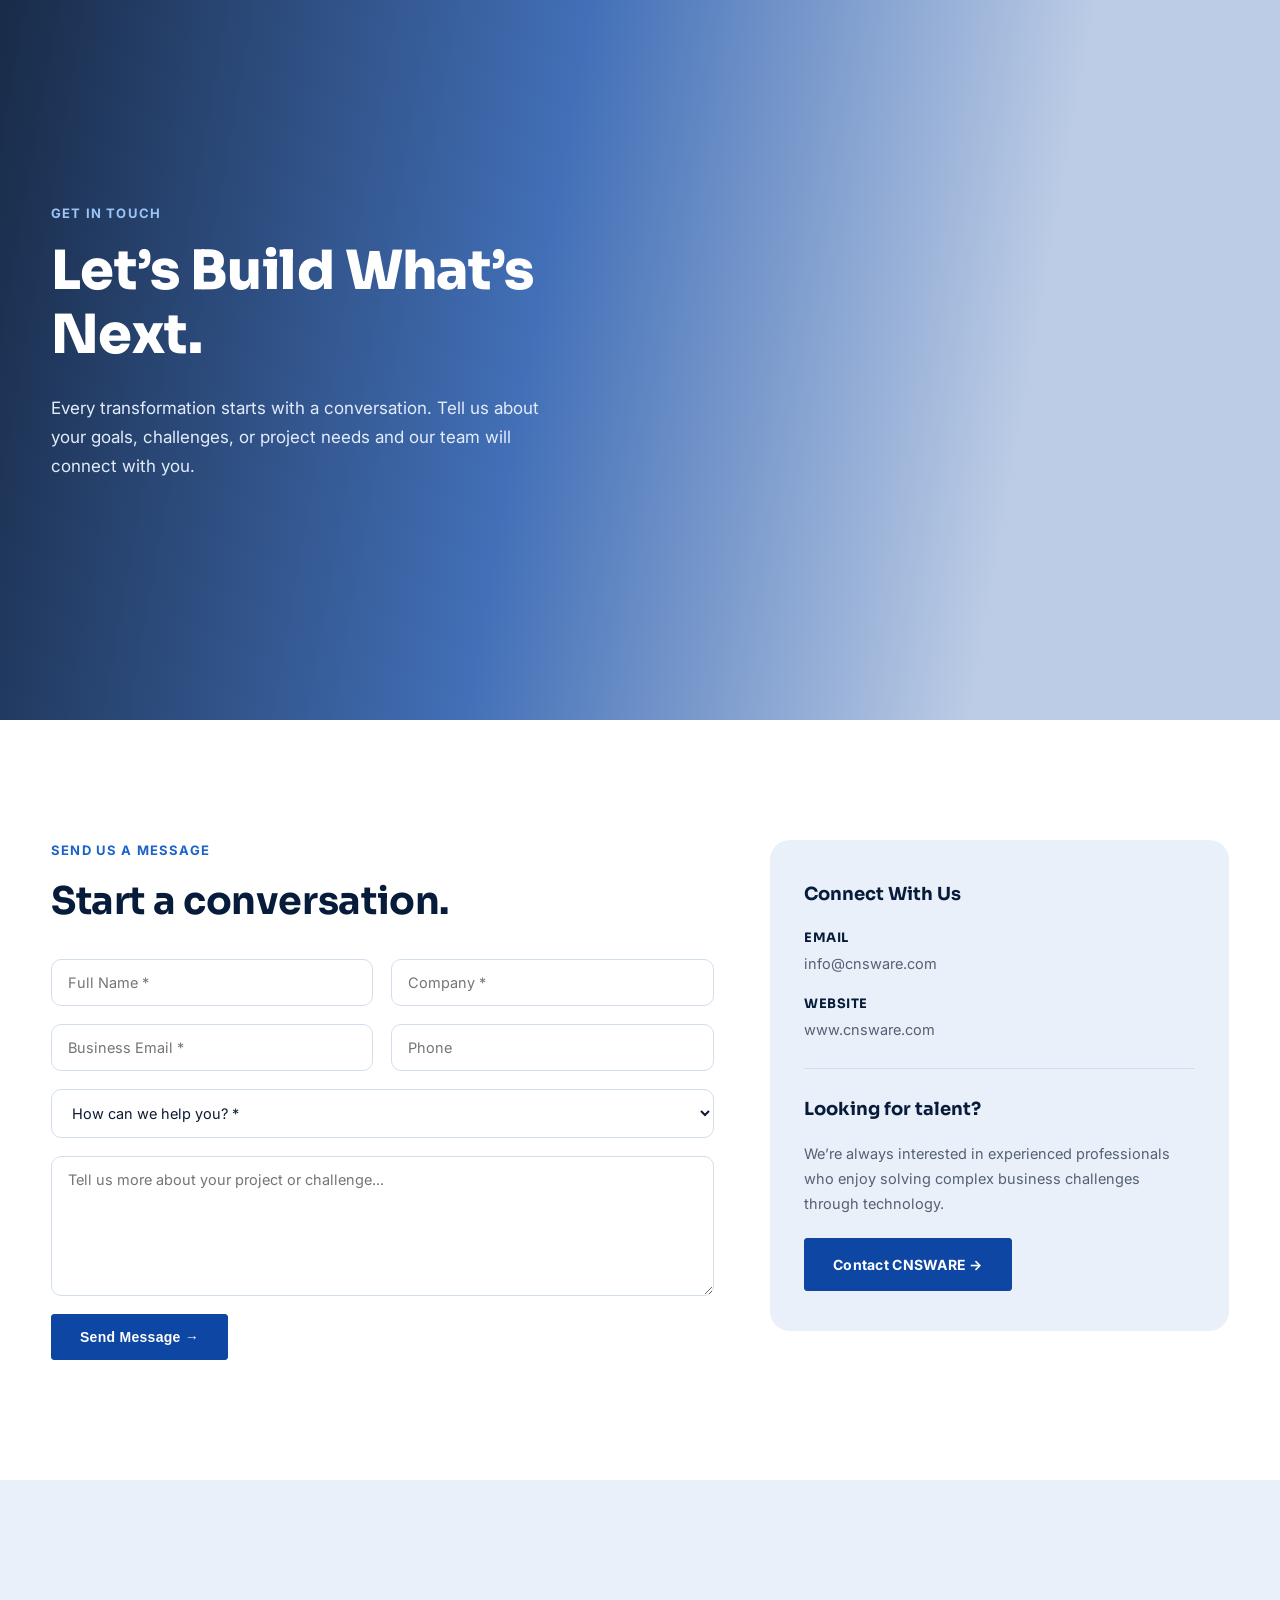
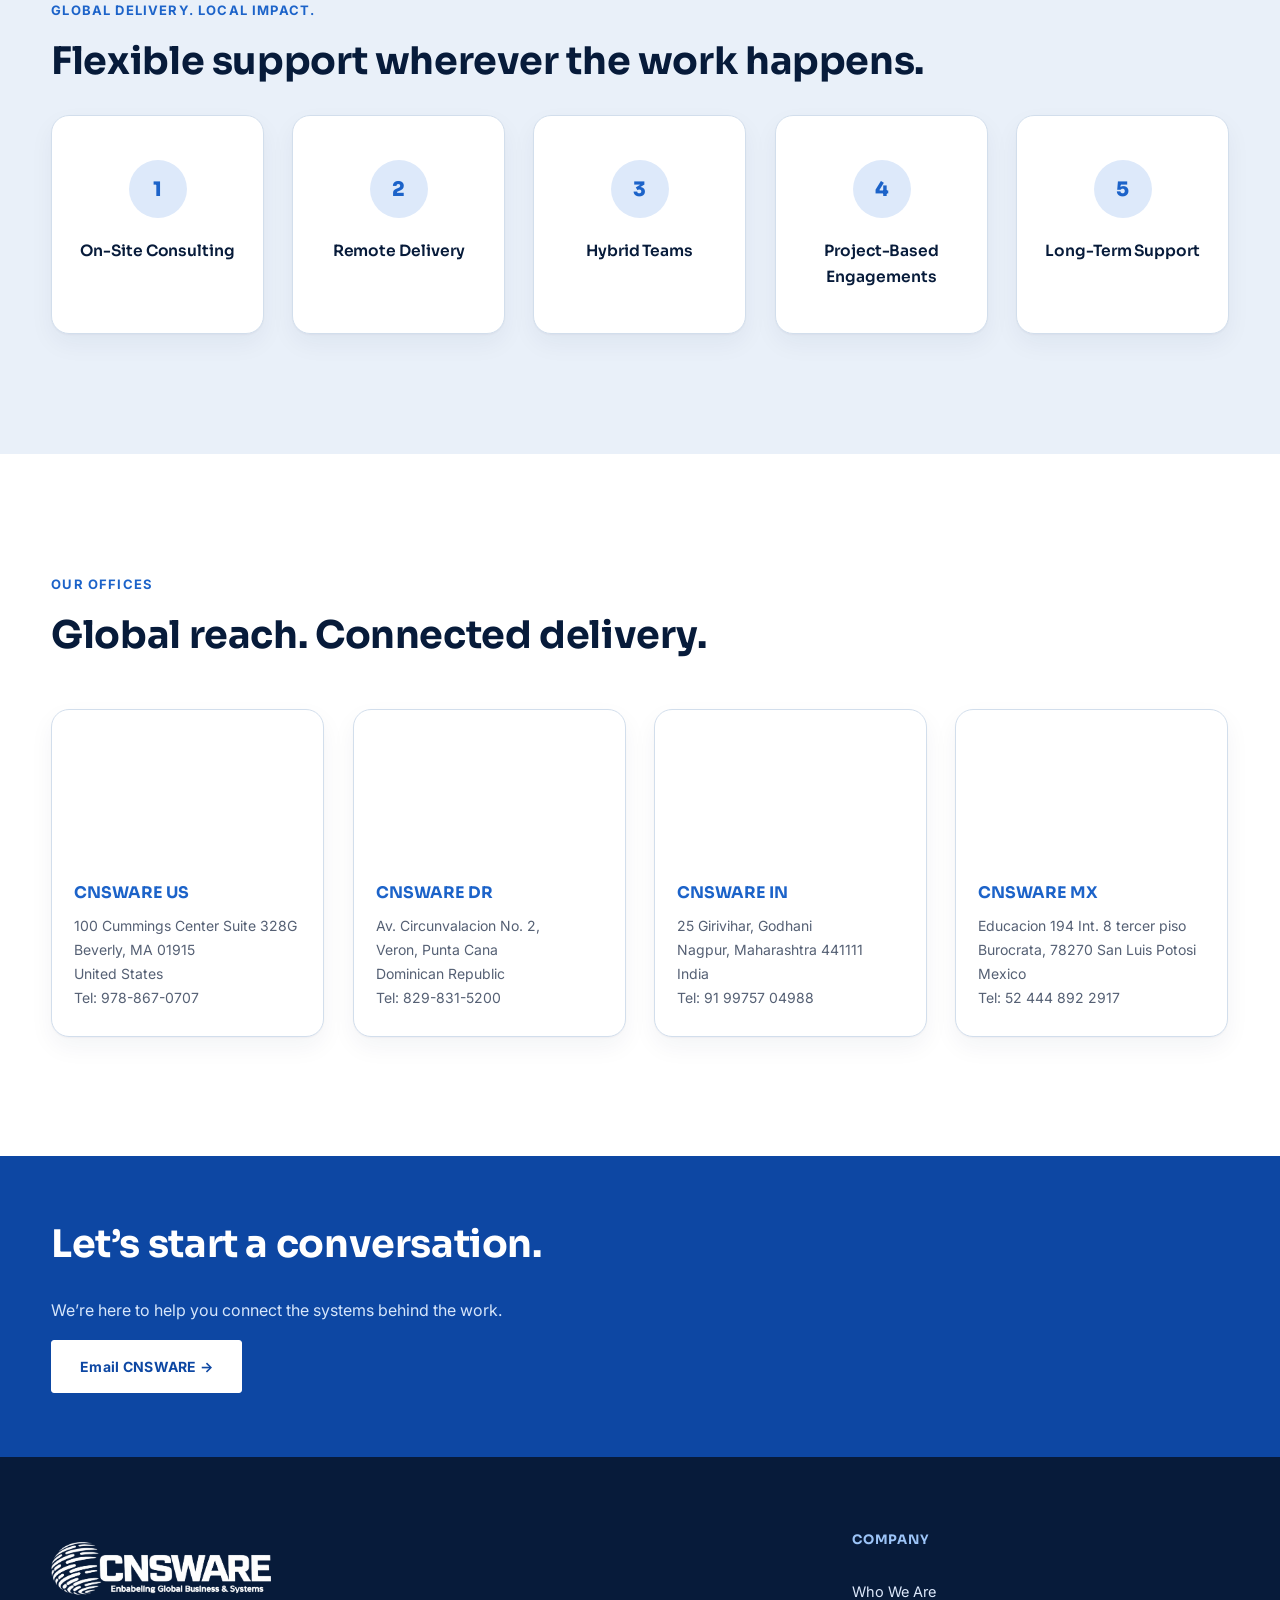
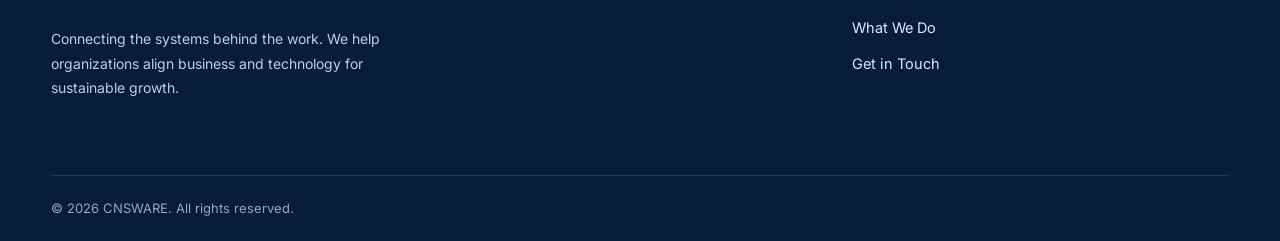
==== get-in-touch.html @ 4d141ac0 "first commit" ====
<!doctype html>
<html lang="en">
<head>
<meta charset="utf-8"><meta name="viewport" content="width=device-width,initial-scale=1">
<title>Get in Touch | CNSWARE</title>
<link rel="preconnect" href="https://fonts.googleapis.com">
<link rel="preconnect" href="https://fonts.gstatic.com" crossorigin>
<link href="https://fonts.googleapis.com/css2?family=Inter:wght@400;500;600;700;800&family=Sora:wght@600;700;800&display=swap" rel="stylesheet">
<link rel="stylesheet" href="css/variables.css">
<link rel="stylesheet" href="css/navbar.css">
<link rel="stylesheet" href="css/footer.css">
<link rel="stylesheet" href="css/main.css">
<link rel="stylesheet" href="css/get-in-touch.css">
<link rel="stylesheet" href="css/animations.css">
</head>
<body>

<site-navbar current="get-in-touch.html" logo-src="img/CNSWARElogo.png"></site-navbar>
<script src="components/Navbar.js" defer></script>

<section class="hero" style="--hero:url('https://images.unsplash.com/photo-1497366811353-6870744d04b2?auto=format&fit=crop&w=1800&q=85')">
  <div class="container">
    <div class="hero-inner">
      <div class="eyebrow">Get in Touch</div>
      <h1>Let&rsquo;s Build What&rsquo;s Next.</h1>
      <p>Every transformation starts with a conversation. Tell us about your goals, challenges, or project needs and our team will connect with you.</p>
    </div>
  </div>
</section>

<section class="section">
  <div class="container form-wrap">
    <div class="form-col">
      <div class="eyebrow">Send Us a Message</div>
      <h2>Start a conversation.</h2>
      <form onsubmit="event.preventDefault(); document.getElementById('success').style.display='block';">
        <div class="form-grid">
          <input class="input" required placeholder="Full Name *">
          <input class="input" required placeholder="Company *">
          <input class="input" type="email" required placeholder="Business Email *">
          <input class="input" placeholder="Phone">
          <select class="full" required>
            <option value="">How can we help you? *</option>
            <option>Business Transformation</option>
            <option>Enterprise Solutions</option>
            <option>Manufacturing &amp; Operations</option>
            <option>Supply Chain</option>
            <option>Finance</option>
            <option>Data, Integration &amp; Automation</option>
            <option>Other</option>
          </select>
          <textarea class="full" placeholder="Tell us more about your project or challenge..."></textarea>
          <div class="full"><button class="btn" type="submit">Send Message &rarr;</button></div>
          <div id="success" class="full form-success">Thank you. Your message is ready to be connected to your preferred form backend.</div>
        </div>
      </form>
    </div>
    <aside class="contact-card">
      <h3>Connect With Us</h3>
      <div class="contact-line"><strong>Email</strong>info@cnsware.com</div>
      <div class="contact-line"><strong>Website</strong>www.cnsware.com</div>
      <hr>
      <h3>Looking for talent?</h3>
      <p>We&rsquo;re always interested in experienced professionals who enjoy solving complex business challenges through technology.</p>
      <a class="btn" href="mailto:info@cnsware.com">Contact CNSWARE &rarr;</a>
    </aside>
  </div>
</section>

<section class="section soft">
  <div class="container">
    <div class="eyebrow">Global Delivery. Local Impact.</div>
    <h2>Flexible support wherever the work happens.</h2>
    <div class="icon-grid cols-5">
      <div class="icon-item"><div class="icon">1</div><h3>On-Site Consulting</h3></div>
      <div class="icon-item"><div class="icon">2</div><h3>Remote Delivery</h3></div>
      <div class="icon-item"><div class="icon">3</div><h3>Hybrid Teams</h3></div>
      <div class="icon-item"><div class="icon">4</div><h3>Project-Based Engagements</h3></div>
      <div class="icon-item"><div class="icon">5</div><h3>Long-Term Support</h3></div>
    </div>
  </div>
</section>

<section class="section">
  <div class="container">
    <div class="eyebrow">Our Offices</div>
    <h2>Global reach. Connected delivery.</h2>
    <div class="office-grid">
      <div class="office" style="--img:url('https://images.unsplash.com/photo-1535498730771-e735b998cd64?auto=format&fit=crop&w=700&q=80')">
        <div class="photo"></div>
        <div class="body">
          <h3>CNSWARE US</h3>
          <p>100 Cummings Center Suite 328G<br>Beverly, MA 01915<br>United States<br>Tel: 978-867-0707</p>
        </div>
      </div>
      <div class="office" style="--img:url('https://images.unsplash.com/photo-1500530855697-b586d89ba3ee?auto=format&fit=crop&w=700&q=80')">
        <div class="photo"></div>
        <div class="body">
          <h3>CNSWARE DR</h3>
          <p>Av. Circunvalacion No. 2,<br>Veron, Punta Cana<br>Dominican Republic<br>Tel: 829-831-5200</p>
        </div>
      </div>
      <div class="office" style="--img:url('https://images.unsplash.com/photo-1524492412937-b28074a5d7da?auto=format&fit=crop&w=700&q=80')">
        <div class="photo"></div>
        <div class="body">
          <h3>CNSWARE IN</h3>
          <p>25 Girivihar, Godhani<br>Nagpur, Maharashtra 441111<br>India<br>Tel: 91 99757 04988</p>
        </div>
      </div>
      <div class="office" style="--img:url('https://images.unsplash.com/photo-1518659526054-190340b32735?auto=format&fit=crop&w=700&q=80')">
        <div class="photo"></div>
        <div class="body">
          <h3>CNSWARE MX</h3>
          <p>Educacion 194 Int. 8 tercer piso<br>Burocrata, 78270 San Luis Potosi<br>Mexico<br>Tel: 52 444 892 2917</p>
        </div>
      </div>
    </div>
  </div>
</section>

<section class="section dark tight pre-footer">
  <div class="container cta">
    <div>
      <h2>Let&rsquo;s start a conversation.</h2>
      <p class="lead">We&rsquo;re here to help you connect the systems behind the work.</p>
    </div>
    <a class="btn light" href="mailto:info@cnsware.com">Email CNSWARE &rarr;</a>
  </div>
</section>

<site-footer logo-src="img/CNSWARElogo.png"></site-footer>
<script src="components/Footer.js" defer></script>

<script src="js/reveal.js" defer></script>

</body></html>
---- css/variables.css ----
/* ===== CNSWARE — Shared variables & base reset =====
   Load this file FIRST on every page, before navbar.css, footer.css and
   main.css — they all rely on the custom properties defined here. */

:root{
  --navy:#071b3a;
  --blue:#0d47a3;
  --blue2:#1c63c9;
  --ink:#0d1b33;
  --muted:#556074;
  --line:#d2deec;
  --soft:#e9f0f9;
  --white:#fff;
  --icon:#1c63c9;
  --icon-tint:#dde9fa;
  --icon-tint-hover:#c9dcf5;
  --shadow:0 10px 30px rgba(8,31,70,.14);
  --font-body:'Inter',Segoe UI,Arial,sans-serif;
  --font-heading:'Sora','Inter',Segoe UI,Arial,sans-serif;
}

*{box-sizing:border-box}
html{scroll-behavior:smooth}
body{
  margin:0;
  font-family:var(--font-body);
  color:var(--ink);
  background:#fff;
  line-height:1.65;
  -webkit-font-smoothing:antialiased;
  text-rendering:optimizeLegibility;
}
a{color:inherit;text-decoration:none}
img{max-width:100%;display:block}
.container{width:min(1180px,92%);margin:auto}
.narrow{max-width:760px;text-align:center}
---- css/navbar.css ----
/* ===== CNSWARE — Navbar (used by components/Navbar.js) =====
   Requires variables.css to be loaded first (uses --navy, --blue2, --line). */

.site-header{
  position:sticky;top:0;z-index:50;
  background:rgba(255,255,255,.97);
  border-bottom:1px solid var(--line);
}
.nav{height:84px;display:flex;align-items:center;justify-content:space-between;gap:28px}
.brand{display:flex;align-items:center}
.brand-logo{height:80px;width:auto;max-width:220px;display:block;object-fit:contain}
.nav-links{display:flex;gap:34px;font-size:14.5px}
.nav-links a{position:relative;padding:10px 0;color:var(--navy);font-weight:500}
.nav-links a.active{font-weight:500}
.nav-links a.active:after{
  content:"";position:absolute;left:0;right:0;bottom:0;height:1.5px;background:var(--blue2)
}

@media(max-width:900px){
  .nav{height:auto;padding:16px 0;align-items:flex-start;flex-wrap:wrap}
  .nav-links{gap:16px;flex-wrap:wrap}
}
@media(max-width:600px){
  .brand-logo{height:38px}
}
---- css/footer.css ----
/* ===== CNSWARE — Footer (used by components/Footer.js) =====
   Requires variables.css to be loaded first (uses --navy, --blue2, --font-heading). */

.site-footer{background:var(--navy);color:#fff;padding:72px 0 0}
.footer-grid{
  display:grid;
  grid-template-columns:2fr 1fr;
  gap:48px;
  padding-bottom:52px;
}
.footer-logo{height:80px;width:auto;max-width:220px;display:block;object-fit:contain;margin-bottom:18px;filter:brightness(0) invert(1)}
.footer-brand p{font-size:14px;line-height:1.75;color:#b8d0f0;max-width:340px;margin:0 0 22px}
.footer-social{display:flex;gap:12px}
.footer-social a{
  width:36px;height:36px;border-radius:50%;
  display:flex;align-items:center;justify-content:center;
  background:rgba(255,255,255,.08);
  color:#dce8fb;
  transition:background .2s ease,color .2s ease;
}
.footer-social a svg{width:16px;height:16px}
.footer-social a:hover{background:var(--blue2);color:#fff}
.footer-col h4{margin:0 0 18px;font-family:var(--font-heading);font-size:13px;font-weight:700;letter-spacing:.06em;text-transform:uppercase;color:#9cc4f7}
.footer-col{display:flex;flex-direction:column;gap:12px}
.footer-col a,.footer-col span{font-size:14.5px;color:#dce8fb}
.footer-col a:hover{color:#fff}
.footer-bottom{
  display:flex;align-items:center;justify-content:space-between;gap:16px;
  padding:22px 0;
  border-top:1px solid rgba(255,255,255,.12);
  font-size:13px;color:#8fa9cc;
}

@media(max-width:900px){
  .footer-grid{grid-template-columns:1fr 1fr;gap:36px}
  .footer-brand{grid-column:1/-1}
}
@media(max-width:600px){
  .footer-grid{grid-template-columns:1fr;gap:32px}
  .footer-brand{grid-column:auto}
  .footer-bottom{flex-direction:column;align-items:flex-start;gap:8px}
}
---- css/main.css ----
/* ===== CNSWARE — Main page styles (hero, sections, icon grid, global) =====
   Requires variables.css to be loaded first (uses --navy, --blue, --blue2,
   --muted, --line, --icon, --icon-tint, --icon-tint-hover, --font-heading). */

/* Hero */
.hero{
  min-height:clamp(540px,82vh,720px);
  color:#fff;
  display:flex;
  align-items:center;
  background:
    linear-gradient(100deg,rgba(7,27,58,.93) 0%,rgba(13,71,163,.78) 42%,rgba(13,71,163,.28) 78%),
    var(--hero) center/cover no-repeat;
}
.hero-inner{padding:140px 0;max-width:620px}
.eyebrow{color:#9cc4f7;font-weight:700;text-transform:uppercase;letter-spacing:.09em;font-size:13px;margin-bottom:16px}
.hero h1{font-family:var(--font-heading);font-size:clamp(36px,4.6vw,54px);line-height:1.18;letter-spacing:-.01em;margin:0 0 26px;font-weight:800}
.hero p{font-size:17px;line-height:1.7;max-width:520px;color:#e2ecfa;margin:0 0 36px}

/* Buttons */
.btn{
  display:inline-flex;align-items:center;justify-content:center;gap:8px;
  padding:14px 28px;border-radius:3px;font-weight:700;font-size:14px;letter-spacing:.02em;
  background:var(--blue);color:#fff;border:1px solid var(--blue);
  transition:.2s ease;
}
.btn:hover{background:var(--blue2);border-color:var(--blue2);transform:translateY(-1px);box-shadow:0 8px 18px rgba(13,71,163,.30)}
.btn.light{background:#fff;color:var(--blue);border-color:#fff}
.btn.light:hover{background:#eef4fe}
.btn.outline{background:transparent;color:#fff;border-color:rgba(255,255,255,.55)}
.btn.outline:hover{background:rgba(255,255,255,.12)}

/* Generic section heading */
.section{padding:120px 0}
.section h2{font-family:var(--font-heading);font-size:clamp(28px,3.2vw,38px);line-height:1.3;letter-spacing:-.01em;margin:0 0 28px;color:var(--navy);font-weight:700}
.section .eyebrow{color:var(--blue2)}
.accent{display:inline-block;width:48px;height:3px;background:var(--blue2);border-radius:2px;margin-bottom:28px}
.narrow .accent{margin-left:auto;margin-right:auto}

/* Section background variants — reusable on any page */
.section.soft{background:var(--soft)}
.section.dark{background:var(--navy);color:#fff}
.section.dark h2{color:#fff}
.section.dark .eyebrow{color:#9cc4f7}
.section.dark p{color:#d6e6fb}

/* Tighter section padding — use on a section that just wraps a .cta/.global-cta
   band, since that band already carries its own internal padding. Prevents
   double spacing (especially awkward right before the footer). */
.section.tight{padding:64px 0}

/* A dark section sitting directly above the footer needs its own shade so it
   doesn't visually merge with the footer's navy background. */
.section.dark.pre-footer{background:var(--blue)}

/* We Connect the Systems Behind the Work — merged intro + icon grid */
.connect{background:#fff;padding:160px 0}
.built-head{max-width:780px;margin:0 auto 88px;text-align:center}
.built-head p{font-size:17px;color:var(--muted);line-height:1.9;margin:0}

.icon-grid{
  display:grid;
  grid-template-columns:repeat(4,1fr);
  gap:28px;
}
.icon-item{
  background:#fff;
  padding:44px 28px;
  border:1px solid var(--line);
  border-radius:18px;
  box-shadow:0 1px 2px rgba(8,31,70,.04), 0 10px 24px rgba(8,31,70,.05);
  text-align:center;
  display:flex;
  flex-direction:column;
  align-items:center;
  gap:20px;
  transition:transform .2s ease, box-shadow .2s ease, border-color .2s ease;
}
.icon-item:hover{
  transform:translateY(-4px);
  box-shadow:0 4px 10px rgba(8,31,70,.06), 0 20px 36px rgba(8,31,70,.10);
  border-color:#cfe0f8;
}
.icon-badge{
  width:58px;height:58px;
  border-radius:15px;
  background:var(--icon-tint);
  display:flex;align-items:center;justify-content:center;
  transition:background .2s ease;
}
.icon-item:hover .icon-badge{ background:var(--icon-tint-hover); }
.icon-svg{width:28px;height:28px;color:var(--icon);transition:transform .2s ease}
.icon-item:hover .icon-svg{transform:translateY(-1px)}
.icon-item h3{margin:0;font-family:var(--font-heading);color:var(--navy);font-size:15.5px;font-weight:600;letter-spacing:-.005em}

/* Plain variant: icon + label only, no card/border/shadow */
.icon-grid.plain{gap:64px 40px}
.icon-grid.plain .icon-item{
  background:transparent;
  border:none;
  box-shadow:none;
  padding:0;
  border-radius:0;
  gap:18px;
}
.icon-grid.plain .icon-item:hover{
  transform:none;
  box-shadow:none;
  border-color:transparent;
}
.icon-grid.plain .icon-badge{
  width:auto;height:auto;
  border-radius:0;
  background:transparent;
}
.icon-grid.plain .icon-item:hover .icon-badge{background:transparent}
.icon-grid.plain .icon-svg{width:34px;height:34px}
.icon-grid.plain .icon-item:hover .icon-svg{transform:translateY(-2px)}
.icon-grid.plain .icon-item h3{font-size:15px;font-weight:600}

/* Global expertise section — full-bleed split: image left, dynamic gradient text panel right */
.global{
  display:grid;
  grid-template-columns:1fr 1fr;
  width:100%;
  min-height:100vh;
  color:#fff;
}
.global-media{
  background:var(--globe) center/cover no-repeat;
}
.global-text{
  position:relative;
  display:flex;
  align-items:center;
  justify-content:flex-end;
  text-align:right;
  padding:90px 6vw;
  overflow:hidden;
  background:
    radial-gradient(130% 160% at 100% 0%,rgba(255,255,255,.14) 0%,transparent 55%),
    radial-gradient(120% 140% at 0% 100%,rgba(255,255,255,.08) 0%,transparent 60%),
    linear-gradient(155deg,var(--navy) 0%,var(--blue) 58%,var(--blue2) 100%);
}
.global-text:before{
  content:"";
  position:absolute;
  width:340px;height:340px;
  border-radius:50%;
  background:rgba(255,255,255,.06);
  top:-120px;right:-100px;
}
.global-inner{max-width:520px;position:relative;z-index:1}
.global .eyebrow{color:#9cc4f7}
.global h2{color:#fff;margin-bottom:28px}
.global p{font-size:16.5px;line-height:1.85;color:#d6e6fb;margin:0}
.global .statement{font-weight:700;color:#fff;font-size:19px;line-height:1.7;margin:36px 0 0}

/* Global CTA — white band with brand + buttons below the image section */
.global-cta{background:#fff;text-align:center;padding:80px 0}
.global-cta .global-brand{margin-bottom:36px}
.global-cta .global-brand strong{display:block;font-family:var(--font-heading);font-size:28px;font-weight:800;letter-spacing:.02em;color:var(--navy)}
.global-cta .global-brand span{display:block;font-size:14px;color:var(--muted);margin-top:8px}
.global-cta .global-actions{display:flex;gap:18px;justify-content:center}
.global-cta .btn.outline{background:transparent;color:var(--blue);border-color:var(--blue)}
.global-cta .btn.outline:hover{background:var(--icon-tint)}

@media(max-width:900px){
  .icon-grid{grid-template-columns:repeat(2,1fr)}
  .section{padding:100px 0;min-height:auto}
  .connect{padding:110px 0}
  .built-head{margin-bottom:64px}
  .icon-grid.plain{gap:48px 32px}
  .hero{min-height:auto}
  .global-actions{flex-direction:column;align-items:center}
  .global{grid-template-columns:1fr}
  .global-media{min-height:280px}
  .global-text{justify-content:center;text-align:center;padding:64px 8vw}
  .global-inner{max-width:520px}
  .section.tight{padding:48px 0}
}
@media(max-width:600px){
  .hero-inner{padding:80px 0}
  .section{padding:80px 0}
  .connect{padding:80px 0}
  .built-head{margin-bottom:48px}
  .icon-grid{grid-template-columns:1fr}
  .icon-grid.plain{gap:40px}
  .section.tight{padding:40px 0}
}
---- css/get-in-touch.css ----
/* ===== CNSWARE — Get in Touch (page-specific blocks) =====
   Requires variables.css + main.css loaded first (uses --navy, --blue2,
   --muted, --line, --soft, --icon-tint, --icon-tint-hover, --font-heading,
   .section, .icon-grid, .icon-item, .btn). */

/* Form + contact card layout */
.form-wrap{
  display:grid;
  grid-template-columns:1.3fr .9fr;
  gap:56px;
  align-items:start;
}
.form-grid{
  display:grid;
  grid-template-columns:1fr 1fr;
  gap:18px;
  margin-top:32px;
}
.form-grid .full{grid-column:1/-1}

.input,
.form-grid select,
.form-grid textarea{
  width:100%;
  padding:14px 16px;
  border:1px solid var(--line);
  border-radius:10px;
  font-family:var(--font-body);
  font-size:14.5px;
  color:var(--ink);
  background:#fff;
  transition:border-color .2s ease, box-shadow .2s ease;
}
.input:focus,
.form-grid select:focus,
.form-grid textarea:focus{
  outline:none;
  border-color:var(--blue2);
  box-shadow:0 0 0 3px rgba(28,99,201,.15);
}
.form-grid textarea{min-height:140px;resize:vertical}
.form-success{display:none;color:var(--blue);font-weight:700;margin-top:4px}

/* Contact / talent card */
.contact-card{
  background:var(--soft);
  border-radius:20px;
  padding:40px 34px;
}
.contact-card h3{margin:0 0 18px;font-family:var(--font-heading);color:var(--navy);font-size:18px;font-weight:700}
.contact-card p{margin:0 0 22px;color:var(--muted);font-size:14.5px;line-height:1.7}
.contact-card hr{border:0;border-top:1px solid var(--line);margin:26px 0}
.contact-line{margin-bottom:18px;font-size:14.5px;color:var(--muted);line-height:1.6}
.contact-line strong{display:block;color:var(--navy);font-family:var(--font-heading);font-size:13px;font-weight:700;text-transform:uppercase;letter-spacing:.04em;margin-bottom:4px}

/* Numbered badge used inside .icon-item on this page (instead of an svg icon-badge) */
.icon-item .icon{
  width:58px;height:58px;
  border-radius:50%;
  background:var(--icon-tint);
  color:var(--blue2);
  font-family:var(--font-heading);
  font-weight:800;
  font-size:20px;
  display:flex;align-items:center;justify-content:center;
  transition:background .2s ease;
}
.icon-item:hover .icon{background:var(--icon-tint-hover)}

/* 5-column variant of the shared .icon-grid */
.icon-grid.cols-5{grid-template-columns:repeat(5,1fr)}

/* Office cards */
.office-grid{
  display:grid;
  grid-template-columns:repeat(4,1fr);
  gap:28px;
  margin-top:48px;
}
.office{
  border:1px solid var(--line);
  border-radius:18px;
  overflow:hidden;
  background:#fff;
  box-shadow:0 1px 2px rgba(8,31,70,.04), 0 10px 24px rgba(8,31,70,.05);
  transition:transform .2s ease, box-shadow .2s ease;
}
.office:hover{
  transform:translateY(-4px);
  box-shadow:0 4px 10px rgba(8,31,70,.06), 0 20px 36px rgba(8,31,70,.10);
}
.office .photo{height:150px;background:var(--img) center/cover no-repeat}
.office .body{padding:20px 22px 26px}
.office .body h3{margin:0 0 8px;font-family:var(--font-heading);color:var(--blue2);font-size:16px;font-weight:700}
.office .body p{margin:0;color:var(--muted);font-size:14px;line-height:1.7}

@media(max-width:900px){
  .form-wrap{grid-template-columns:1fr;gap:44px}
  .icon-grid.cols-5{grid-template-columns:repeat(3,1fr)}
  .office-grid{grid-template-columns:repeat(2,1fr)}
}
@media(max-width:600px){
  .form-grid{grid-template-columns:1fr}
  .icon-grid.cols-5{grid-template-columns:repeat(2,1fr)}
  .office-grid{grid-template-columns:1fr}
}
---- css/animations.css ----
/* ===== CNSWARE — Page load & scroll-reveal animations =====
   Requires js/reveal.js to add/remove the classes below (.is-loaded, .reveal,
   .is-visible). Load this file LAST, and load js/reveal.js as the very last
   <script> on the page (after Navbar.js / Footer.js) so it can find the
   markup those components inject. */

/* Smooth fade-in as soon as the page finishes loading */
body{
  opacity:0;
  transition:opacity .6s ease;
}
body.is-loaded{
  opacity:1;
}

/* Smooth fade + slide-up as sections/blocks scroll into view */
.reveal{
  opacity:0;
  transform:translateY(28px);
  transition:opacity .8s cubic-bezier(.22,.61,.36,1),
             transform .8s cubic-bezier(.22,.61,.36,1);
  transition-delay:var(--reveal-delay,0s);
  will-change:opacity,transform;
}
.reveal.is-visible{
  opacity:1;
  transform:translateY(0);
}

/* Respect users who've asked their OS/browser to reduce motion */
@media (prefers-reduced-motion: reduce){
  body{transition:none}
  .reveal{transition:none;opacity:1;transform:none}
}
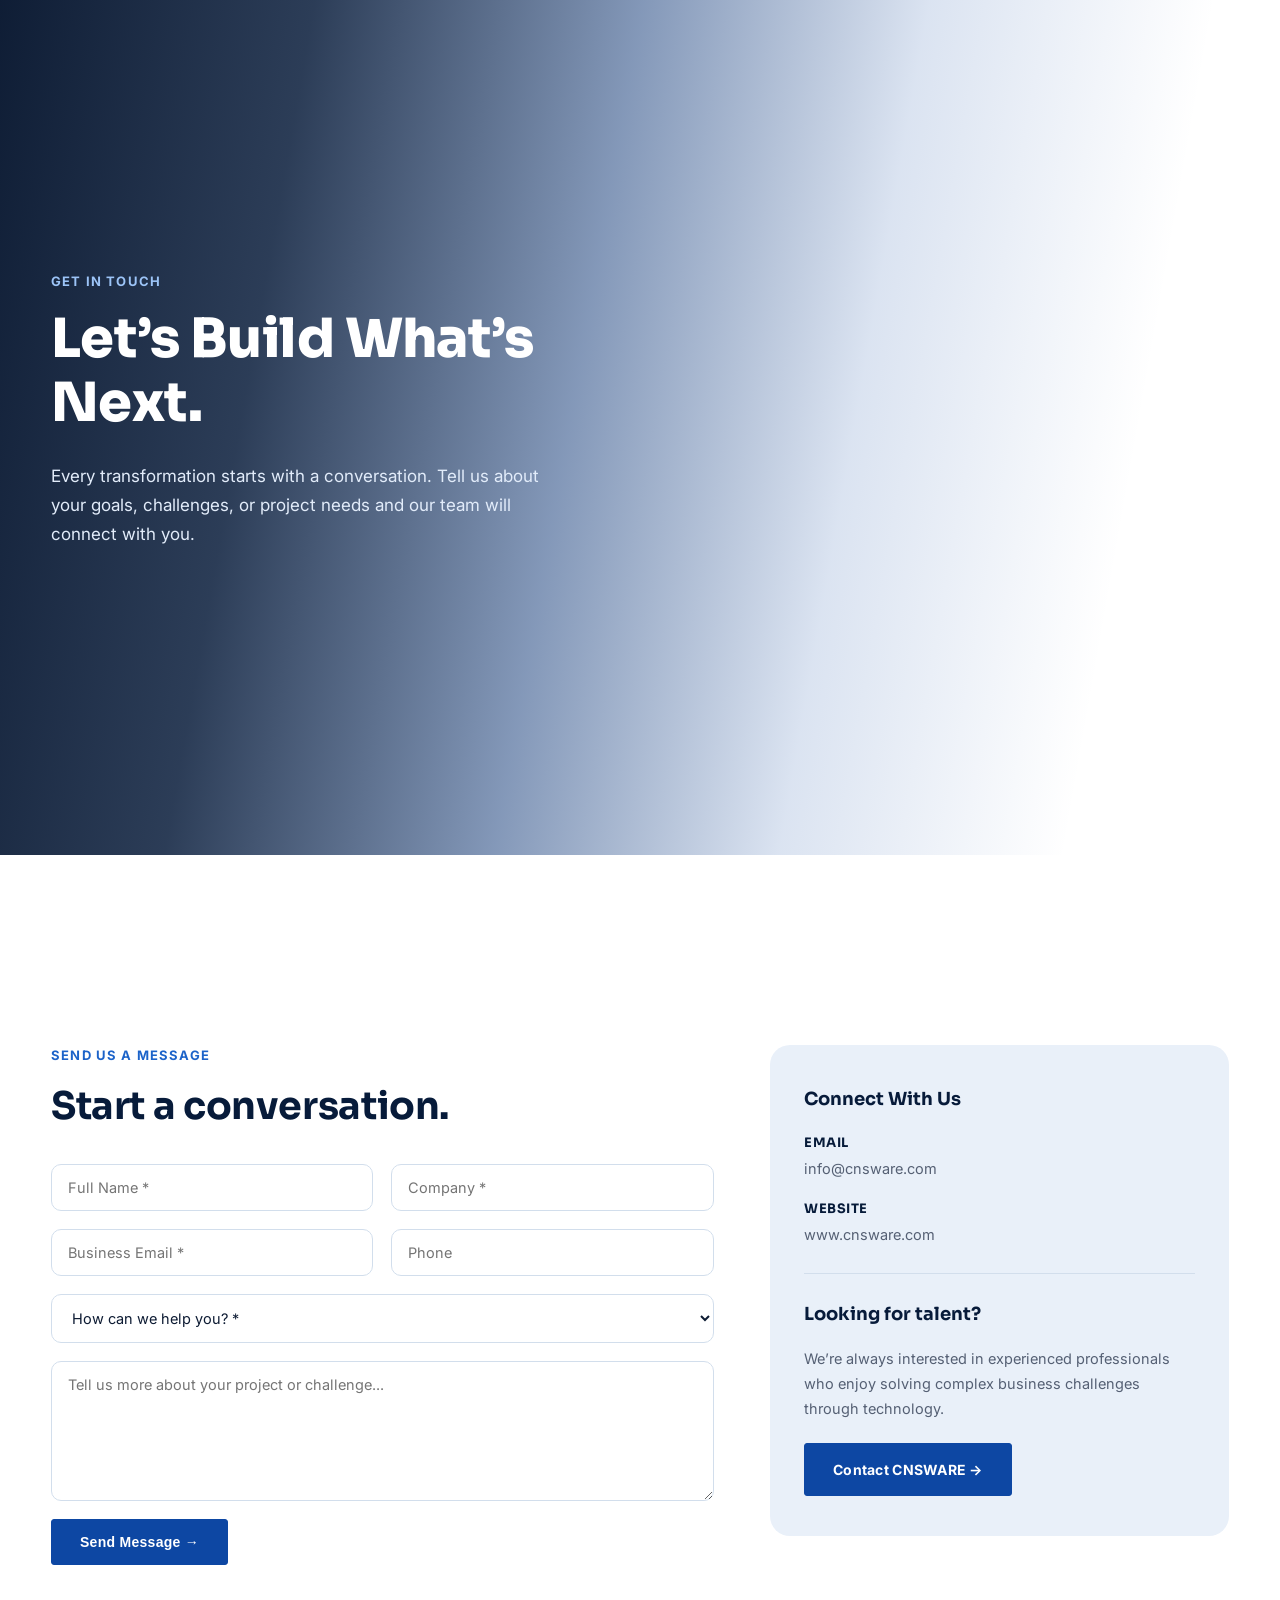
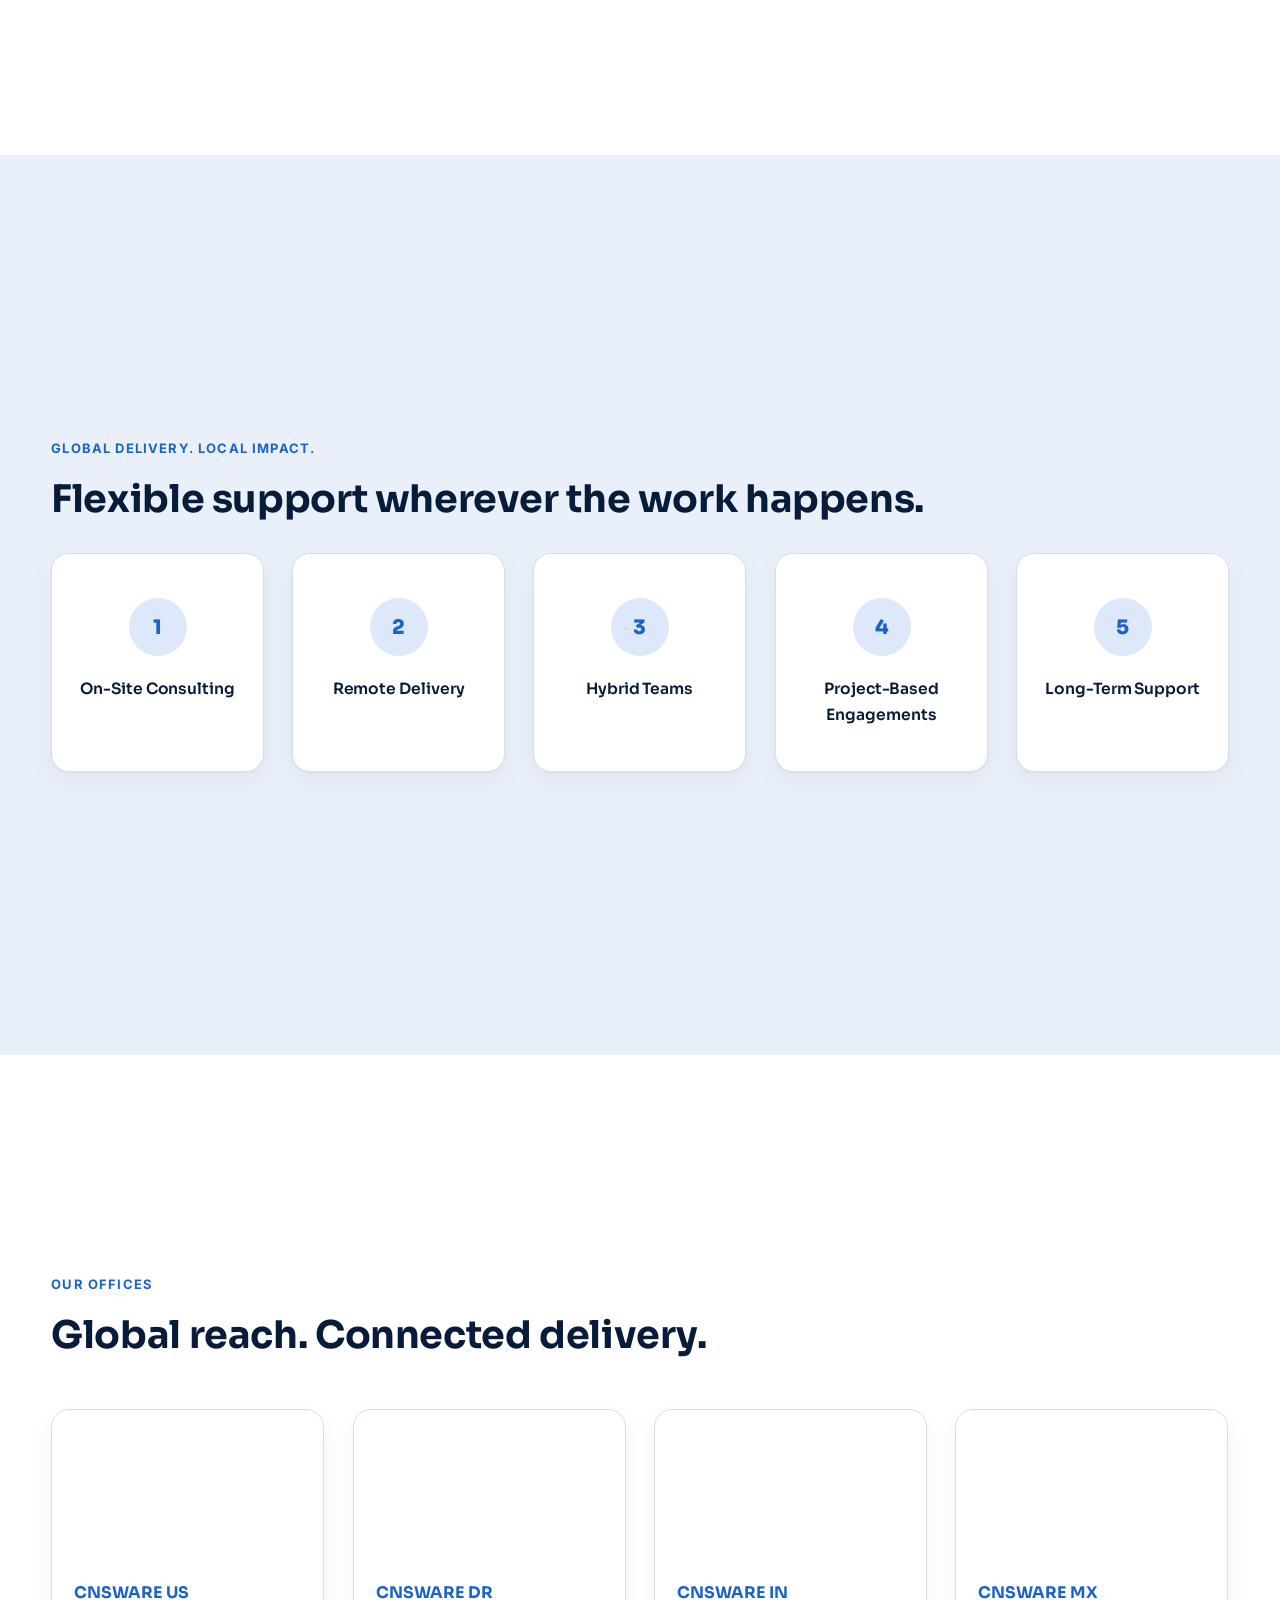
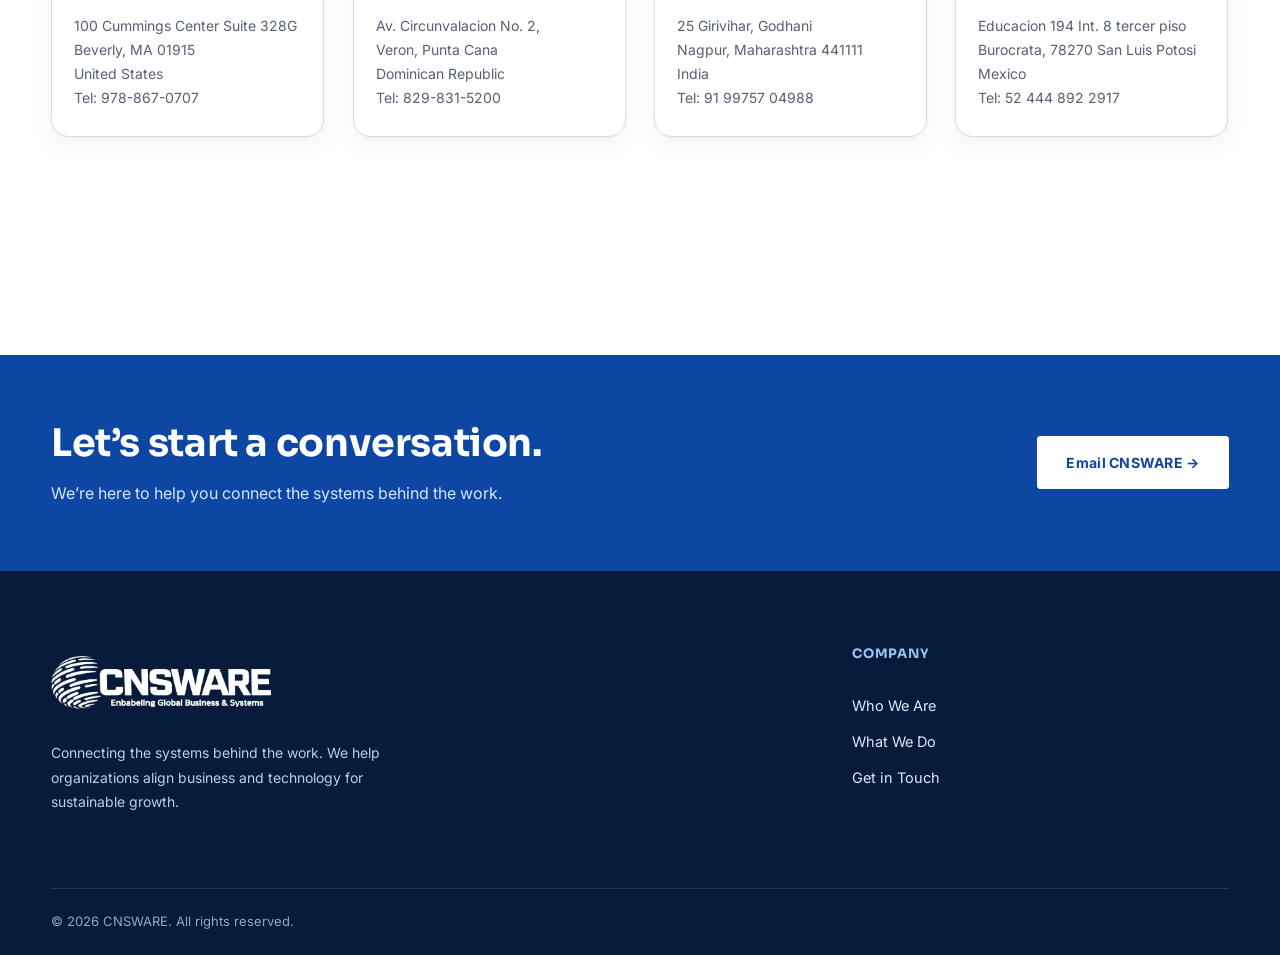
==== commit ea21db93: "Nuevos cambios de diseño" ====
--- a/get-in-touch.html
+++ b/get-in-touch.html
@@ -2,7 +2,7 @@
 <html lang="en">
 <head>
 <meta charset="utf-8"><meta name="viewport" content="width=device-width,initial-scale=1">
-<title>Get in Touch | CNSWARE</title>
+<title>CNSWARE | Get in Touch</title>
 <link rel="preconnect" href="https://fonts.googleapis.com">
 <link rel="preconnect" href="https://fonts.gstatic.com" crossorigin>
 <link href="https://fonts.googleapis.com/css2?family=Inter:wght@400;500;600;700;800&family=Sora:wght@600;700;800&display=swap" rel="stylesheet">
@@ -18,7 +18,10 @@
 <site-navbar current="get-in-touch.html" logo-src="img/CNSWARElogo.png"></site-navbar>
 <script src="components/Navbar.js" defer></script>
 
-<section class="hero" style="--hero:url('https://images.unsplash.com/photo-1497366811353-6870744d04b2?auto=format&fit=crop&w=1800&q=85')">
+<section class="hero">
+  <video class="hero-video-bg" autoplay muted loop playsinline poster="https://images.unsplash.com/photo-1497366811353-6870744d04b2?auto=format&fit=crop&w=1800&q=85">
+    <source src="video/get-in-touch.mp4" type="video/mp4">
+  </video>
   <div class="container">
     <div class="hero-inner">
       <div class="eyebrow">Get in Touch</div>
@@ -118,7 +121,7 @@
   </div>
 </section>
 
-<section class="section dark tight pre-footer">
+<section class="section dark tight pre-footer compact">
   <div class="container cta">
     <div>
       <h2>Let&rsquo;s start a conversation.</h2>
--- a/css/main.css
+++ b/css/main.css
@@ -2,16 +2,34 @@
    Requires variables.css to be loaded first (uses --navy, --blue, --blue2,
    --muted, --line, --icon, --icon-tint, --icon-tint-hover, --font-heading). */
 
-/* Hero */
+/* Hero — supports either a CSS background image (--hero) or a background
+   <video class="hero-video-bg"> element; both get the same dark gradient
+   overlay so the text on top stays readable either way. */
 .hero{
-  min-height:clamp(540px,82vh,720px);
+  position:relative;
+  overflow:hidden;
+  min-height:95vh;
   color:#fff;
   display:flex;
   align-items:center;
-  background:
-    linear-gradient(100deg,rgba(7,27,58,.93) 0%,rgba(13,71,163,.78) 42%,rgba(13,71,163,.28) 78%),
-    var(--hero) center/cover no-repeat;
-}
+  background:var(--hero) center/cover no-repeat;
+}
+.hero:before{
+  content:"";
+  position:absolute;
+  inset:0;
+  z-index:1;
+  background:linear-gradient(100deg,rgba(5,20,45,.96) 0%,rgba(7,27,58,.85) 22%,rgba(9, 50, 115, 0.5) 45%,rgba(13,71,163,.15) 65%,rgba(13,71,163,0) 85%);
+}
+.hero-video-bg{
+  position:absolute;
+  inset:0;
+  z-index:0;
+  width:100%;
+  height:100%;
+  object-fit:cover;
+}
+.hero .container{position:relative;z-index:2}
 .hero-inner{padding:140px 0;max-width:620px}
 .eyebrow{color:#9cc4f7;font-weight:700;text-transform:uppercase;letter-spacing:.09em;font-size:13px;margin-bottom:16px}
 .hero h1{font-family:var(--font-heading);font-size:clamp(36px,4.6vw,54px);line-height:1.18;letter-spacing:-.01em;margin:0 0 26px;font-weight:800}
@@ -31,7 +49,12 @@
 .btn.outline:hover{background:rgba(255,255,255,.12)}
 
 /* Generic section heading */
-.section{padding:120px 0}
+.section{
+  padding:120px 0;
+  min-height:100vh;
+  display:flex;
+  align-items:center;
+}
 .section h2{font-family:var(--font-heading);font-size:clamp(28px,3.2vw,38px);line-height:1.3;letter-spacing:-.01em;margin:0 0 28px;color:var(--navy);font-weight:700}
 .section .eyebrow{color:var(--blue2)}
 .accent{display:inline-block;width:48px;height:3px;background:var(--blue2);border-radius:2px;margin-bottom:28px}
@@ -49,9 +72,27 @@
    double spacing (especially awkward right before the footer). */
 .section.tight{padding:64px 0}
 
+/* Auto-height override — use on a short section (like a simple closing CTA)
+   that shouldn't stretch to fill the screen just because .section defaults
+   to 100vh. Content decides the height instead. */
+.section.compact{min-height:auto}
+
 /* A dark section sitting directly above the footer needs its own shade so it
    doesn't visually merge with the footer's navy background. */
 .section.dark.pre-footer{background:var(--blue)}
+
+/* Closing CTA row — heading+lead on one side, a button on the other.
+   Colors come from context: .section.dark h2/p already handle dark text. */
+.cta{
+  display:flex;
+  align-items:center;
+  justify-content:space-between;
+  gap:32px;
+  flex-wrap:wrap;
+}
+.cta h2{margin:0 0 12px}
+.cta .lead{margin:0;font-size:16px;max-width:480px;color:var(--muted)}
+.section.dark .cta .lead{color:#d6e6fb}
 
 /* We Connect the Systems Behind the Work — merged intro + icon grid */
 .connect{background:#fff;padding:160px 0}
@@ -94,14 +135,20 @@
 .icon-item h3{margin:0;font-family:var(--font-heading);color:var(--navy);font-size:15.5px;font-weight:600;letter-spacing:-.005em}
 
 /* Plain variant: icon + label only, no card/border/shadow */
-.icon-grid.plain{gap:64px 40px}
+.icon-grid.plain{
+  gap:88px 56px;
+  row-gap:88px;
+  column-gap:56px;
+  justify-items:center;
+}
 .icon-grid.plain .icon-item{
   background:transparent;
   border:none;
   box-shadow:none;
   padding:0;
   border-radius:0;
-  gap:18px;
+  gap:24px;
+  max-width:220px;
 }
 .icon-grid.plain .icon-item:hover{
   transform:none;
@@ -114,9 +161,9 @@
   background:transparent;
 }
 .icon-grid.plain .icon-item:hover .icon-badge{background:transparent}
-.icon-grid.plain .icon-svg{width:34px;height:34px}
+.icon-grid.plain .icon-svg{width:40px;height:40px}
 .icon-grid.plain .icon-item:hover .icon-svg{transform:translateY(-2px)}
-.icon-grid.plain .icon-item h3{font-size:15px;font-weight:600}
+.icon-grid.plain .icon-item h3{font-size:15.5px;font-weight:600;line-height:1.4}
 
 /* Global expertise section — full-bleed split: image left, dynamic gradient text panel right */
 .global{
@@ -187,4 +234,5 @@
   .icon-grid{grid-template-columns:1fr}
   .icon-grid.plain{gap:40px}
   .section.tight{padding:40px 0}
+  .cta{flex-direction:column;align-items:flex-start}
 }
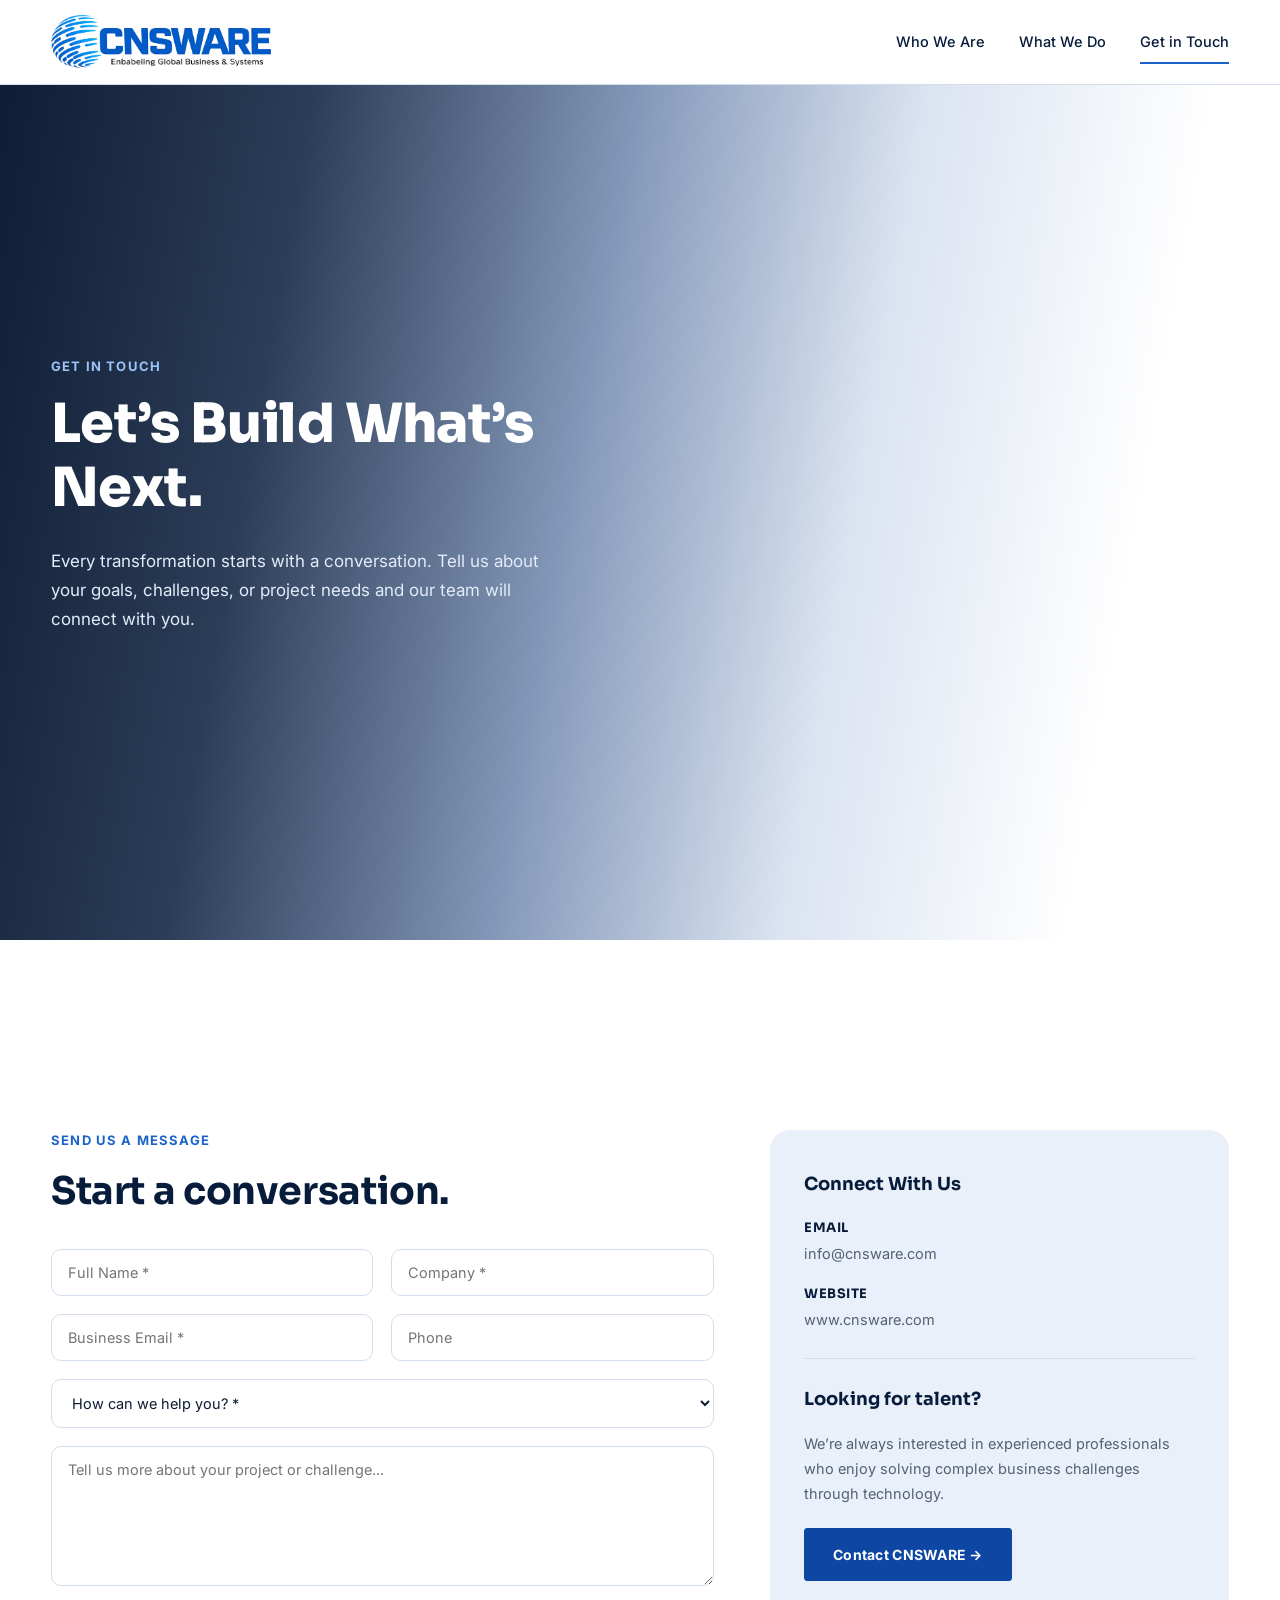
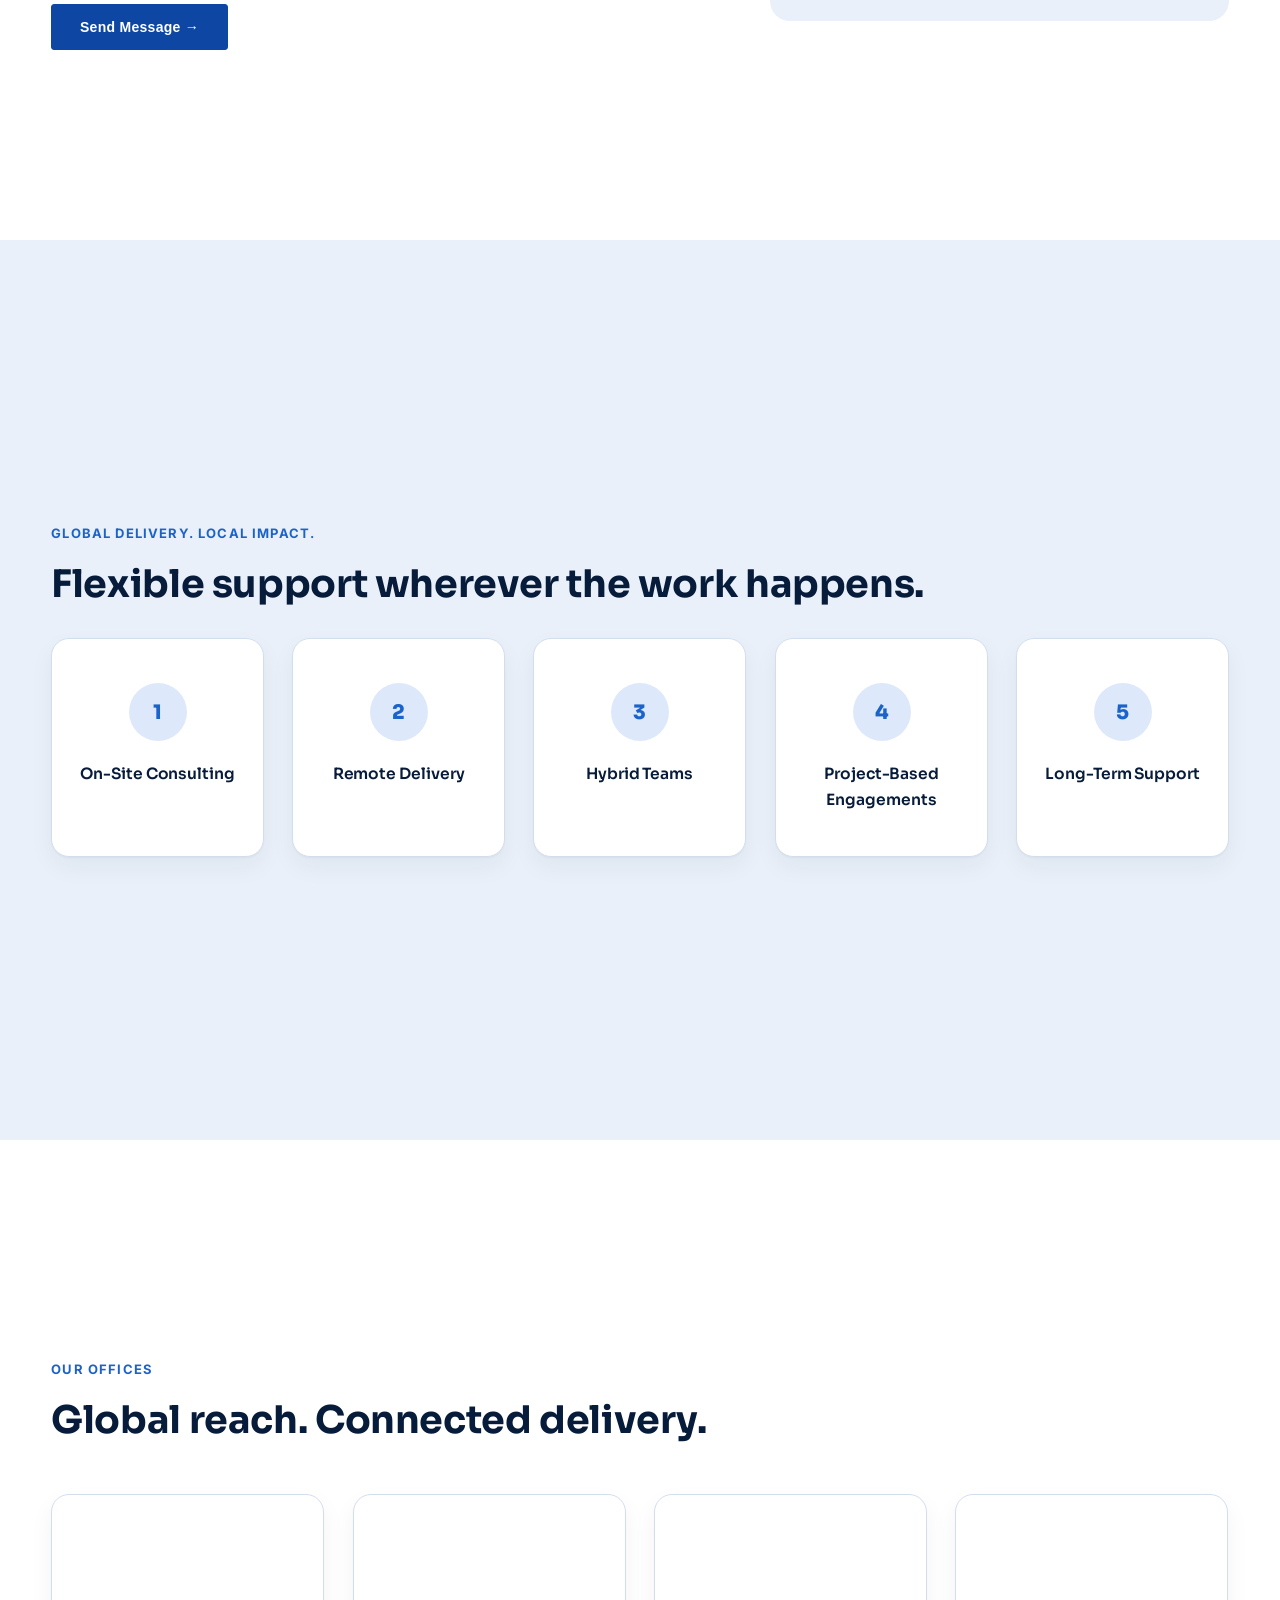
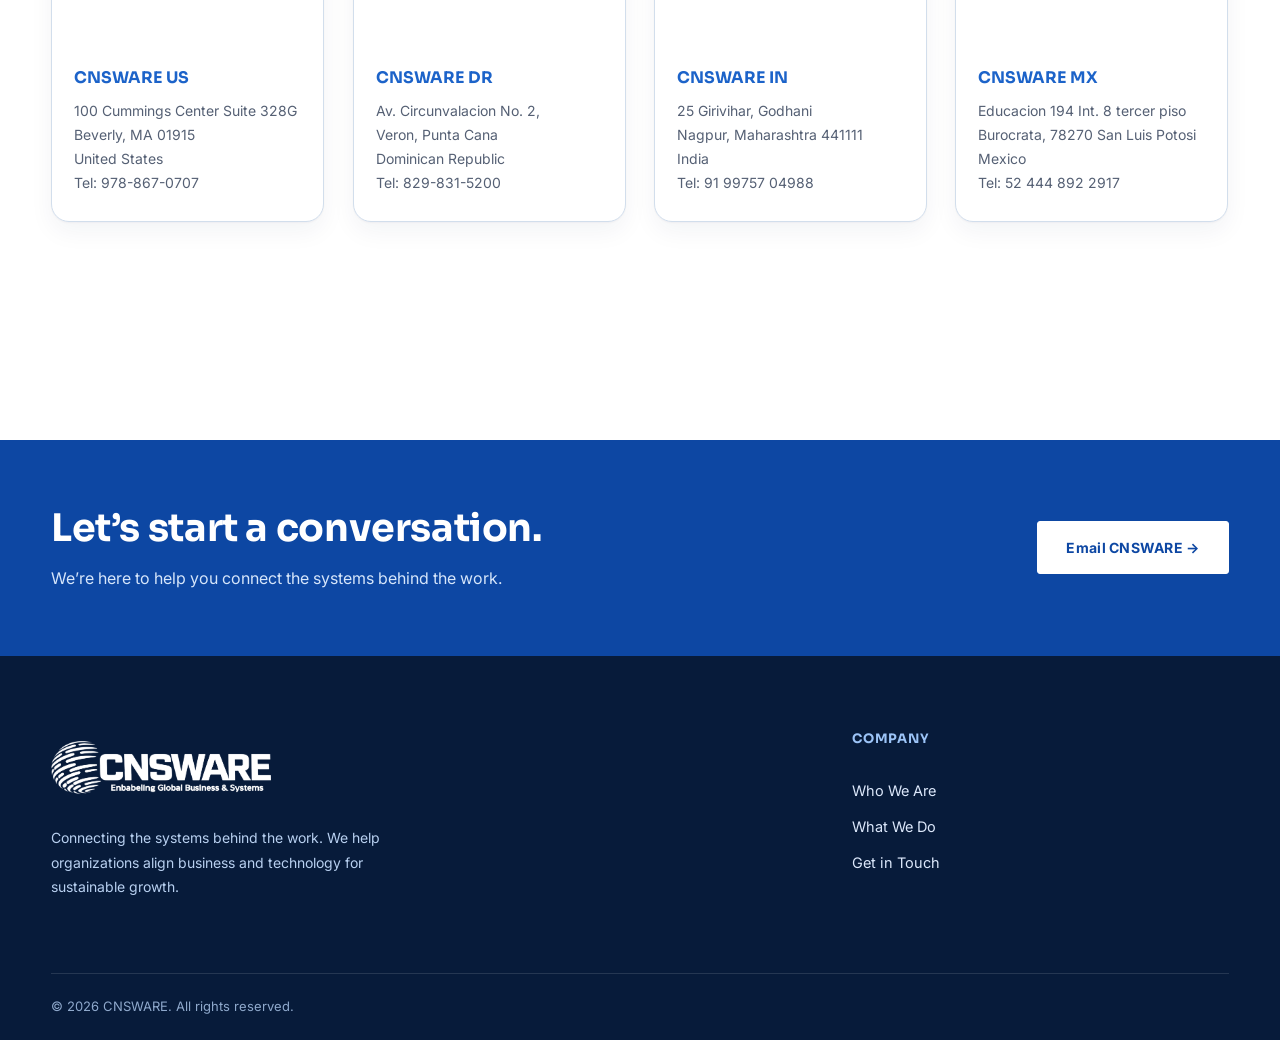
==== commit f0f4fa95: "Cambios para funcionamiento de la barra de navegación" ====
--- a/get-in-touch.html
+++ b/get-in-touch.html
@@ -16,7 +16,7 @@
 <body>
 
 <site-navbar current="get-in-touch.html" logo-src="img/CNSWARElogo.png"></site-navbar>
-<script src="components/Navbar.js" defer></script>
+<script src="components/navbar.js" defer></script>
 
 <section class="hero">
   <video class="hero-video-bg" autoplay muted loop playsinline poster="https://images.unsplash.com/photo-1497366811353-6870744d04b2?auto=format&fit=crop&w=1800&q=85">
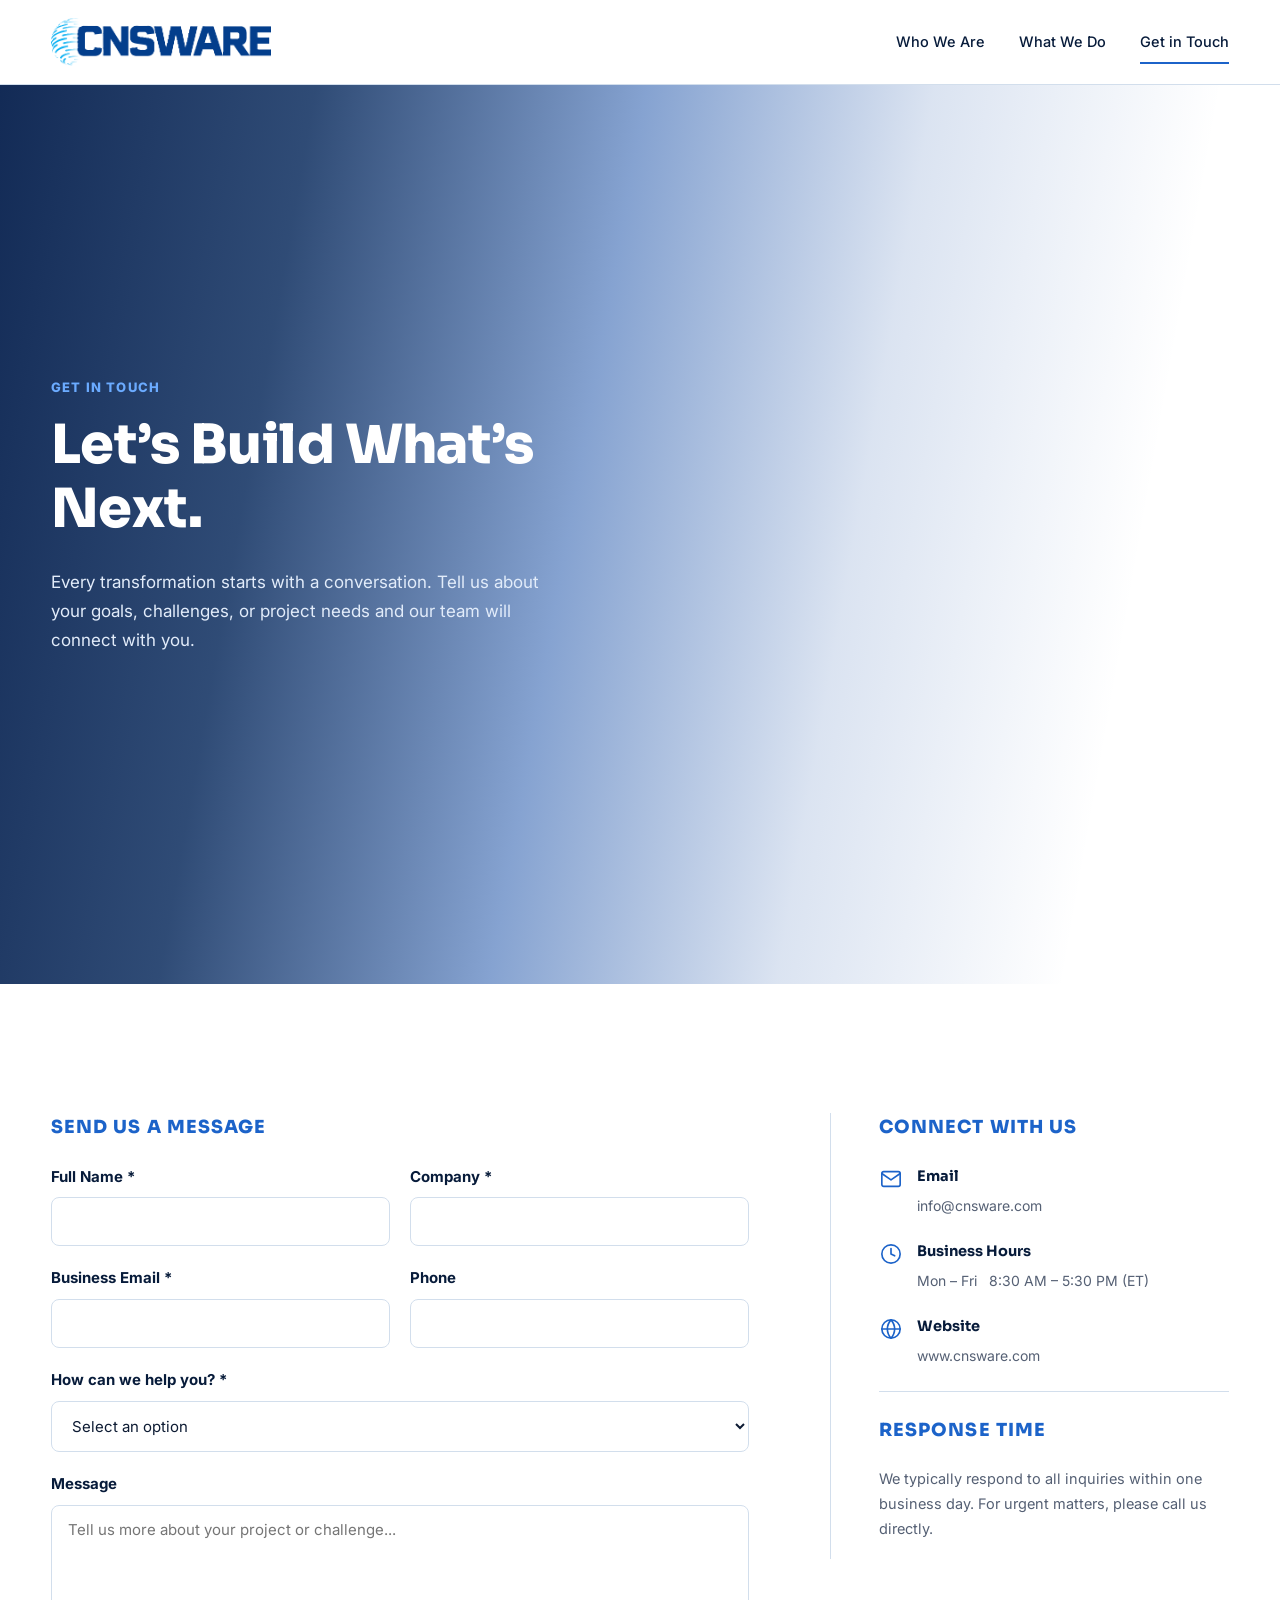
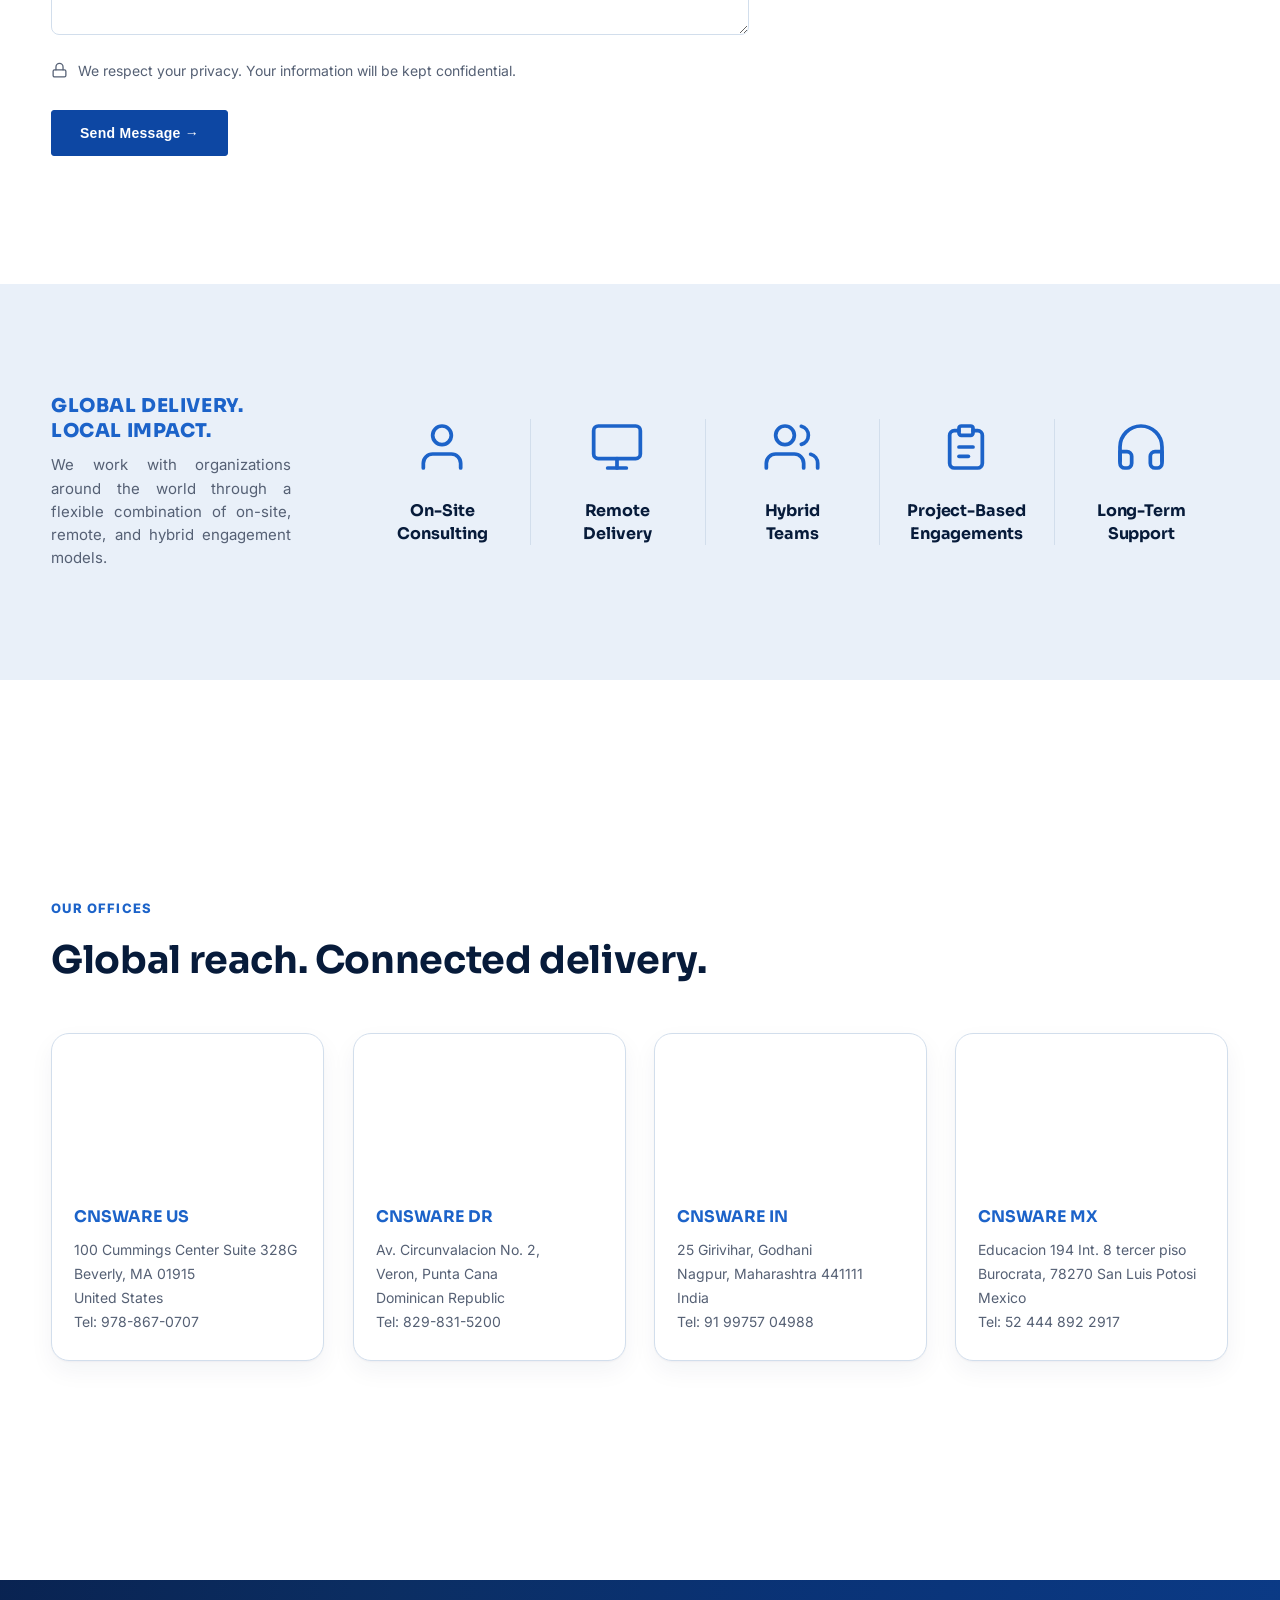
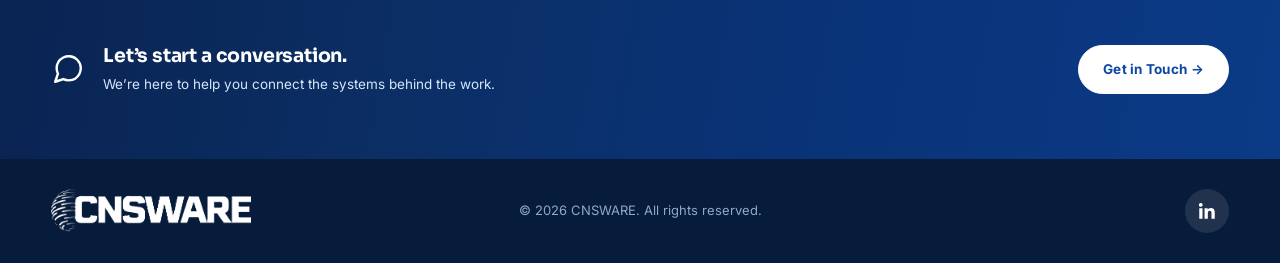
==== commit 2cfdef27: "Cambios en diseño a what we do and get in touch" ====
--- a/get-in-touch.html
+++ b/get-in-touch.html
@@ -19,7 +19,7 @@
 <script src="components/navbar.js" defer></script>
 
 <section class="hero">
-  <video class="hero-video-bg" autoplay muted loop playsinline poster="https://images.unsplash.com/photo-1497366811353-6870744d04b2?auto=format&fit=crop&w=1800&q=85">
+  <video class="hero-video-bg" autoplay muted loop playsinline>
     <source src="video/get-in-touch.mp4" type="video/mp4">
   </video>
   <div class="container">
@@ -34,52 +34,102 @@
 <section class="section">
   <div class="container form-wrap">
     <div class="form-col">
-      <div class="eyebrow">Send Us a Message</div>
-      <h2>Start a conversation.</h2>
+      <div class="form-heading">Send Us a Message</div>
       <form onsubmit="event.preventDefault(); document.getElementById('success').style.display='block';">
         <div class="form-grid">
-          <input class="input" required placeholder="Full Name *">
-          <input class="input" required placeholder="Company *">
-          <input class="input" type="email" required placeholder="Business Email *">
-          <input class="input" placeholder="Phone">
-          <select class="full" required>
-            <option value="">How can we help you? *</option>
-            <option>Business Transformation</option>
-            <option>Enterprise Solutions</option>
-            <option>Manufacturing &amp; Operations</option>
-            <option>Supply Chain</option>
-            <option>Finance</option>
-            <option>Data, Integration &amp; Automation</option>
-            <option>Other</option>
-          </select>
-          <textarea class="full" placeholder="Tell us more about your project or challenge..."></textarea>
+          <div class="field">
+            <label>Full Name *</label>
+            <input class="input" required>
+          </div>
+          <div class="field">
+            <label>Company *</label>
+            <input class="input" required>
+          </div>
+          <div class="field">
+            <label>Business Email *</label>
+            <input class="input" type="email" required>
+          </div>
+          <div class="field">
+            <label>Phone</label>
+            <input class="input">
+          </div>
+          <div class="field full">
+            <label>How can we help you? *</label>
+            <select required>
+              <option value="">Select an option</option>
+              <option>Business Transformation</option>
+              <option>Enterprise Solutions</option>
+              <option>Manufacturing &amp; Operations</option>
+              <option>Supply Chain</option>
+              <option>Finance</option>
+              <option>Data, Integration &amp; Automation</option>
+              <option>Other</option>
+            </select>
+          </div>
+          <div class="field full">
+            <label>Message</label>
+            <textarea placeholder="Tell us more about your project or challenge..."></textarea>
+          </div>
+          <div class="full privacy-note">
+            <svg viewBox="0 0 24 24" fill="none" stroke="currentColor" stroke-width="1.8" stroke-linecap="round" stroke-linejoin="round"><rect x="3" y="11" width="18" height="10" rx="2"/><path d="M7 11V7a5 5 0 0 1 10 0v4"/></svg>
+            <span>We respect your privacy. Your information will be kept confidential.</span>
+          </div>
           <div class="full"><button class="btn" type="submit">Send Message &rarr;</button></div>
           <div id="success" class="full form-success">Thank you. Your message is ready to be connected to your preferred form backend.</div>
         </div>
       </form>
     </div>
-    <aside class="contact-card">
-      <h3>Connect With Us</h3>
-      <div class="contact-line"><strong>Email</strong>info@cnsware.com</div>
-      <div class="contact-line"><strong>Website</strong>www.cnsware.com</div>
+        <aside class="contact-card">
+      <div class="form-heading">Connect With Us</div>
+      <div class="contact-row">
+        <div class="contact-icon"><svg viewBox="0 0 24 24" fill="none" stroke="currentColor" stroke-width="1.8" stroke-linecap="round" stroke-linejoin="round"><rect x="2" y="4" width="20" height="16" rx="2"/><path d="m22 6-10 7L2 6"/></svg></div>
+        <div><strong>Email</strong><span>info@cnsware.com</span></div>
+      </div>
+      <div class="contact-row">
+        <div class="contact-icon"><svg viewBox="0 0 24 24" fill="none" stroke="currentColor" stroke-width="1.8" stroke-linecap="round" stroke-linejoin="round"><circle cx="12" cy="12" r="10"/><polyline points="12 6 12 12 16 14"/></svg></div>
+        <div><strong>Business Hours</strong><span>Mon &ndash; Fri &nbsp; 8:30 AM &ndash; 5:30 PM (ET)</span></div>
+      </div>
+      <div class="contact-row">
+        <div class="contact-icon"><svg viewBox="0 0 24 24" fill="none" stroke="currentColor" stroke-width="1.8" stroke-linecap="round" stroke-linejoin="round"><circle cx="12" cy="12" r="10"/><line x1="2" y1="12" x2="22" y2="12"/><path d="M12 2a15.3 15.3 0 0 1 4 10 15.3 15.3 0 0 1-4 10 15.3 15.3 0 0 1-4-10 15.3 15.3 0 0 1 4-10z"/></svg></div>
+        <div><strong>Website</strong><span>www.cnsware.com</span></div>
+      </div>
       <hr>
-      <h3>Looking for talent?</h3>
-      <p>We&rsquo;re always interested in experienced professionals who enjoy solving complex business challenges through technology.</p>
-      <a class="btn" href="mailto:info@cnsware.com">Contact CNSWARE &rarr;</a>
+      <div class="form-heading">Response Time</div>
+      <p>We typically respond to all inquiries within one business day. For urgent matters, please call us directly.</p>
     </aside>
   </div>
 </section>
 
-<section class="section soft">
+<section class="section soft delivery-band">
   <div class="container">
-    <div class="eyebrow">Global Delivery. Local Impact.</div>
-    <h2>Flexible support wherever the work happens.</h2>
-    <div class="icon-grid cols-5">
-      <div class="icon-item"><div class="icon">1</div><h3>On-Site Consulting</h3></div>
-      <div class="icon-item"><div class="icon">2</div><h3>Remote Delivery</h3></div>
-      <div class="icon-item"><div class="icon">3</div><h3>Hybrid Teams</h3></div>
-      <div class="icon-item"><div class="icon">4</div><h3>Project-Based Engagements</h3></div>
-      <div class="icon-item"><div class="icon">5</div><h3>Long-Term Support</h3></div>
+    <div class="delivery-grid">
+      <div class="delivery-text">
+        <h3>Global Delivery. Local Impact.</h3>
+        <p>We work with organizations around the world through a flexible combination of on-site, remote, and hybrid engagement models.</p>
+      </div>
+      <div class="icon-grid cols-5">
+        <div class="icon-item">
+          <div class="icon"><svg viewBox="0 0 24 24" fill="none" stroke="currentColor" stroke-width="1.6" stroke-linecap="round" stroke-linejoin="round"><path d="M20 21v-2a4 4 0 0 0-4-4H8a4 4 0 0 0-4 4v2"/><circle cx="12" cy="7" r="4"/></svg></div>
+          <h3>On-Site Consulting</h3>
+        </div>
+        <div class="icon-item">
+          <div class="icon"><svg viewBox="0 0 24 24" fill="none" stroke="currentColor" stroke-width="1.6" stroke-linecap="round" stroke-linejoin="round"><rect x="2" y="3" width="20" height="14" rx="2"/><line x1="8" y1="21" x2="16" y2="21"/><line x1="12" y1="17" x2="12" y2="21"/></svg></div>
+          <h3>Remote <br> Delivery</h3>
+        </div>
+        <div class="icon-item">
+          <div class="icon"><svg viewBox="0 0 24 24" fill="none" stroke="currentColor" stroke-width="1.6" stroke-linecap="round" stroke-linejoin="round"><path d="M17 21v-2a4 4 0 0 0-4-4H5a4 4 0 0 0-4 4v2"/><circle cx="9" cy="7" r="4"/><path d="M23 21v-2a4 4 0 0 0-3-3.87"/><path d="M16 3.13a4 4 0 0 1 0 7.75"/></svg></div>
+          <h3>Hybrid <br>
+            Teams</h3>
+        </div>
+        <div class="icon-item">
+          <div class="icon"><svg viewBox="0 0 24 24" fill="none" stroke="currentColor" stroke-width="1.6" stroke-linecap="round" stroke-linejoin="round"><path d="M9 5H7a2 2 0 0 0-2 2v12a2 2 0 0 0 2 2h10a2 2 0 0 0 2-2V7a2 2 0 0 0-2-2h-2"/><rect x="9" y="3" width="6" height="4" rx="1" ry="1"/><line x1="9" y1="12" x2="15" y2="12"/><line x1="9" y1="16" x2="13" y2="16"/></svg></div>
+          <h3>Project-Based Engagements</h3>
+        </div>
+        <div class="icon-item">
+          <div class="icon"><svg viewBox="0 0 24 24" fill="none" stroke="currentColor" stroke-width="1.6" stroke-linecap="round" stroke-linejoin="round"><path d="M3 18v-6a9 9 0 0 1 18 0v6"/><path d="M21 19a2 2 0 0 1-2 2h-1a2 2 0 0 1-2-2v-3a2 2 0 0 1 2-2h3zM3 19a2 2 0 0 0 2 2h1a2 2 0 0 0 2-2v-3a2 2 0 0 0-2-2H3z"/></svg></div>
+          <h3>Long-Term Support</h3>
+        </div>
+      </div>
     </div>
   </div>
 </section>
@@ -121,13 +171,19 @@
   </div>
 </section>
 
-<section class="section dark tight pre-footer compact">
+<section class="section dark tight pre-footer compact talk-band">
+  <video class="talk-band-bg" autoplay muted loop playsinline>
+    <source src="video/global-expertise.mp4" type="video/mp4">
+  </video>
   <div class="container cta">
-    <div>
-      <h2>Let&rsquo;s start a conversation.</h2>
-      <p class="lead">We&rsquo;re here to help you connect the systems behind the work.</p>
+    <div class="cta-left">
+      <div class="cta-icon"><svg viewBox="0 0 24 24" fill="none" stroke="currentColor" stroke-width="1.7" stroke-linecap="round" stroke-linejoin="round"><path d="M21 11.5a8.38 8.38 0 0 1-.9 3.8 8.5 8.5 0 0 1-7.6 4.7 8.38 8.38 0 0 1-3.8-.9L3 21l1.9-5.7a8.38 8.38 0 0 1-.9-3.8 8.5 8.5 0 0 1 4.7-7.6 8.38 8.38 0 0 1 3.8-.9h.5a8.48 8.48 0 0 1 8 8v.5z"/></svg></div>
+      <div>
+        <h2>Let&rsquo;s start a conversation.</h2>
+        <p class="lead">We&rsquo;re here to help you connect the systems behind the work.</p>
+      </div>
     </div>
-    <a class="btn light" href="mailto:info@cnsware.com">Email CNSWARE &rarr;</a>
+    <a class="btn light pill" href="get-in-touch.html">Get in Touch &rarr;</a>
   </div>
 </section>
 
--- a/css/variables.css
+++ b/css/variables.css
@@ -21,8 +21,12 @@
 
 *{box-sizing:border-box}
 html{scroll-behavior:smooth}
+html,body{
+  margin:0;
+  padding:0;
+  height:100%;
+}
 body{
-  margin:0;
   font-family:var(--font-body);
   color:var(--ink);
   background:#fff;
@@ -32,5 +36,5 @@
 }
 a{color:inherit;text-decoration:none}
 img{max-width:100%;display:block}
-.container{width:min(1180px,92%);margin:auto}
-.narrow{max-width:760px;text-align:center}+.container{width:100%;max-width:1420px;margin:0 auto;padding:0 4vw;box-sizing:border-box}
+.narrow{max-width:1760px;text-align:center}
--- a/css/navbar.css
+++ b/css/navbar.css
@@ -2,13 +2,25 @@
    Requires variables.css to be loaded first (uses --navy, --blue2, --line). */
 
 .site-header{
-  position:sticky;top:0;z-index:50;
-  background:rgba(255,255,255,.97);
+  position:fixed;
+  top:0;
+  left:0;
+  right:0;
+  z-index:1000;
+  background:#fff;
   border-bottom:1px solid var(--line);
+  transition:transform .3s ease, box-shadow .3s ease;
 }
+.site-header.nav-hidden{
+  transform:translateY(-100%);
+}
+.site-header.nav-scrolled{
+  box-shadow:0 2px 10px rgba(8,31,70,.08);
+}
+
 .nav{height:84px;display:flex;align-items:center;justify-content:space-between;gap:28px}
 .brand{display:flex;align-items:center}
-.brand-logo{height:80px;width:auto;max-width:220px;display:block;object-fit:contain}
+.brand-logo{height:70px;width:auto;max-width:220px;display:block;object-fit:contain}
 .nav-links{display:flex;gap:34px;font-size:14.5px}
 .nav-links a{position:relative;padding:10px 0;color:var(--navy);font-weight:500}
 .nav-links a.active{font-weight:500}
@@ -16,9 +28,16 @@
   content:"";position:absolute;left:0;right:0;bottom:0;height:1.5px;background:var(--blue2)
 }
 
+/* El header ahora es fixed, así que el body necesita este espacio arriba
+   para que el contenido no arranque escondido debajo del navbar. */
+body{
+  padding-top:84px;
+}
+
 @media(max-width:900px){
   .nav{height:auto;padding:16px 0;align-items:flex-start;flex-wrap:wrap}
   .nav-links{gap:16px;flex-wrap:wrap}
+  body{padding-top:110px} /* el nav crece por el wrap de los links, ajusta si hace falta */
 }
 @media(max-width:600px){
   .brand-logo{height:38px}
--- a/css/footer.css
+++ b/css/footer.css
@@ -1,42 +1,40 @@
 /* ===== CNSWARE — Footer (used by components/Footer.js) =====
    Requires variables.css to be loaded first (uses --navy, --blue2, --font-heading). */
 
-.site-footer{background:var(--navy);color:#fff;padding:72px 0 0}
+.site-footer{background:var(--navy);color:#fff;padding:0}
 .footer-grid{
   display:grid;
-  grid-template-columns:2fr 1fr;
-  gap:48px;
-  padding-bottom:52px;
+  grid-template-columns:1fr auto 1fr;
+  align-items:center;
+  gap:24px;
+  padding-top:28px;
+  padding-bottom:28px;
 }
-.footer-logo{height:80px;width:auto;max-width:220px;display:block;object-fit:contain;margin-bottom:18px;filter:brightness(0) invert(1)}
-.footer-brand p{font-size:14px;line-height:1.75;color:#b8d0f0;max-width:340px;margin:0 0 22px}
-.footer-social{display:flex;gap:12px}
-.footer-social a{
-  width:36px;height:36px;border-radius:50%;
-  display:flex;align-items:center;justify-content:center;
-  background:rgba(255,255,255,.08);
-  color:#dce8fb;
-  transition:background .2s ease,color .2s ease;
-}
-.footer-social a svg{width:16px;height:16px}
-.footer-social a:hover{background:var(--blue2);color:#fff}
-.footer-col h4{margin:0 0 18px;font-family:var(--font-heading);font-size:13px;font-weight:700;letter-spacing:.06em;text-transform:uppercase;color:#9cc4f7}
-.footer-col{display:flex;flex-direction:column;gap:12px}
-.footer-col a,.footer-col span{font-size:14.5px;color:#dce8fb}
-.footer-col a:hover{color:#fff}
-.footer-bottom{
-  display:flex;align-items:center;justify-content:space-between;gap:16px;
-  padding:22px 0;
-  border-top:1px solid rgba(255,255,255,.12);
-  font-size:13px;color:#8fa9cc;
+.footer-brand{display:flex;flex-direction:column;gap:10px;max-width:280px}
+.footer-logo{height:48px;width:auto;max-width:200px;display:block;object-fit:contain;filter:brightness(0) invert(1)}
+
+.footer-copyright{
+  justify-self:center;
+  font-size:13px;
+  color:#8fa9cc;
+  white-space:nowrap;
 }
 
+.footer-social{
+  justify-self:end;
+  width:44px;height:44px;border-radius:50%;
+  display:flex;align-items:center;justify-content:center;
+  background:rgba(255,255,255,.1);
+  color:#fff;
+  transition:background .2s ease;
+  flex-shrink:0;
+}
+.footer-social svg{width:22px;height:22px}
+.footer-social:hover{background:var(--blue2)}
+
 @media(max-width:900px){
-  .footer-grid{grid-template-columns:1fr 1fr;gap:36px}
-  .footer-brand{grid-column:1/-1}
-}
-@media(max-width:600px){
-  .footer-grid{grid-template-columns:1fr;gap:32px}
-  .footer-brand{grid-column:auto}
-  .footer-bottom{flex-direction:column;align-items:flex-start;gap:8px}
+  .footer-grid{grid-template-columns:1fr;justify-items:center;text-align:center;gap:18px}
+  .footer-brand{align-items:center;max-width:100%}
+  .footer-copyright{justify-self:center}
+  .footer-social{justify-self:center}
 }
--- a/css/main.css
+++ b/css/main.css
@@ -8,7 +8,7 @@
 .hero{
   position:relative;
   overflow:hidden;
-  min-height:95vh;
+  min-height:100vh;
   color:#fff;
   display:flex;
   align-items:center;
@@ -19,7 +19,7 @@
   position:absolute;
   inset:0;
   z-index:1;
-  background:linear-gradient(100deg,rgba(5,20,45,.96) 0%,rgba(7,27,58,.85) 22%,rgba(9, 50, 115, 0.5) 45%,rgba(13,71,163,.15) 65%,rgba(13,71,163,0) 85%);
+  background:linear-gradient(100deg,rgba(9, 34, 79, 0.96) 0%,rgba(11, 44, 94, 0.85) 22%,rgba(13,71,163,.5) 45%,rgba(13,71,163,.15) 65%,rgba(13,71,163,0) 85%);
 }
 .hero-video-bg{
   position:absolute;
@@ -31,7 +31,7 @@
 }
 .hero .container{position:relative;z-index:2}
 .hero-inner{padding:140px 0;max-width:620px}
-.eyebrow{color:#9cc4f7;font-weight:700;text-transform:uppercase;letter-spacing:.09em;font-size:13px;margin-bottom:16px}
+.eyebrow{color:#6babff;font-weight:800;text-transform:uppercase;letter-spacing:.09em;font-size:13px;margin-bottom:16px}
 .hero h1{font-family:var(--font-heading);font-size:clamp(36px,4.6vw,54px);line-height:1.18;letter-spacing:-.01em;margin:0 0 26px;font-weight:800}
 .hero p{font-size:17px;line-height:1.7;max-width:520px;color:#e2ecfa;margin:0 0 36px}
 
@@ -98,6 +98,65 @@
 .connect{background:#fff;padding:160px 0}
 .built-head{max-width:780px;margin:0 auto 88px;text-align:center}
 .built-head p{font-size:17px;color:var(--muted);line-height:1.9;margin:0}
+
+/* Two-column intro + detailed icon grid (text left, 3x2 icons right) */
+.connect-grid{
+  display:grid;
+  grid-template-columns:0.85fr 1.15fr;
+  gap:64px;
+  align-items:start;
+}
+.connect-text{display:flex;flex-direction:column;align-items:flex-start;text-align:left}
+.connect-text h2{margin:0 0 24px}
+.connect-text p{font-size:16px;color:var(--muted);line-height:1.85;margin:0 0 16px}
+.connect-text .accent{margin:12px 0 0}
+
+.icon-grid.detailed{
+  display:grid;
+  grid-template-columns:repeat(3,1fr);
+  gap:56px 40px;
+}
+.icon-grid.detailed .icon-item{
+  background:transparent;
+  border:none;
+  box-shadow:none;
+  padding:0;
+  border-radius:0;
+  text-align:left;
+  align-items:flex-start;
+  gap:14px;
+  max-width:none;
+}
+.icon-grid.detailed .icon-item:hover{transform:none;box-shadow:none;border-color:transparent}
+.icon-grid.detailed .icon-badge{width:auto;height:auto;border-radius:0;background:transparent}
+.icon-grid.detailed .icon-item:hover .icon-badge{background:transparent}
+.icon-grid.detailed .icon-svg{width:34px;height:34px}
+.icon-grid.detailed .icon-item h3{font-size:16px}
+.icon-grid.detailed .icon-item p{font-size:14px;color:var(--muted);line-height:1.65;margin:0}
+
+/* Built Around Your Business band */
+.built-around{padding:96px 0;min-height:auto}
+.built-around .built-head{margin-bottom:56px}
+.built-around .built-head .eyebrow{font-size:14px}
+
+.built-around .icon-grid.plain{
+  display:flex;
+  gap:0;
+  justify-content:center;
+  flex-wrap:wrap;
+}
+.built-around .icon-grid.plain .icon-item{
+  flex:1 1 0;
+  padding:0 36px;
+  border-left:1px solid var(--line);
+  max-width:none;
+  gap:24px;
+}
+.built-around .icon-grid.plain .icon-item:first-child{
+  border-left:none;
+}
+.built-around .icon-grid.plain .icon-svg{width:34px;height:34px}
+.built-around .icon-grid.plain .icon-item h3{font-size:13.5px;font-weight:600}
 
 .icon-grid{
   display:grid;
@@ -165,65 +224,120 @@
 .icon-grid.plain .icon-item:hover .icon-svg{transform:translateY(-2px)}
 .icon-grid.plain .icon-item h3{font-size:15.5px;font-weight:600;line-height:1.4}
 
-/* Global expertise section — full-bleed split: image left, dynamic gradient text panel right */
+/* Global expertise section — flat gray background, image floats as a
+   rounded card on the left, text sits directly on the flat background
+   left-aligned on the right. */
 .global{
-  display:grid;
-  grid-template-columns:1fr 1fr;
+  position:relative;
+  overflow:hidden;
   width:100%;
-  min-height:100vh;
+  min-height:auto;
+  padding:48px 0;
   color:#fff;
-}
-.global-media{
-  background:var(--globe) center/cover no-repeat;
-}
-.global-text{
-  position:relative;
-  display:flex;
-  align-items:center;
-  justify-content:flex-end;
-  text-align:right;
-  padding:90px 6vw;
-  overflow:hidden;
-  background:
-    radial-gradient(130% 160% at 100% 0%,rgba(255,255,255,.14) 0%,transparent 55%),
-    radial-gradient(120% 140% at 0% 100%,rgba(255,255,255,.08) 0%,transparent 60%),
-    linear-gradient(155deg,var(--navy) 0%,var(--blue) 58%,var(--blue2) 100%);
-}
-.global-text:before{
+  display:flex;
+  align-items:center;
+  background:#0a1f4d;
+}
+.global-video-bg{
+  position:absolute;
+  inset:0;
+  z-index:0;
+  width:100%;
+  height:100%;
+  object-fit:cover;
+  object-position:100% center;
+  transform:scale(1.35);
+  transform-origin:right center;
+}
+.global:before{
   content:"";
   position:absolute;
-  width:340px;height:340px;
-  border-radius:50%;
-  background:rgba(255,255,255,.06);
-  top:-120px;right:-100px;
-}
-.global-inner{max-width:520px;position:relative;z-index:1}
+  inset:0;
+  z-index:1;
+  background:linear-gradient(100deg,rgba(6,20,55,.96) 0%,rgba(10,40,110,.90) 32%,rgba(15,80,190,.55) 58%,rgba(20,100,220,.22) 82%);
+}
+.global-content{position:relative;z-index:2;max-width:520px;padding-left:6.5vw}
 .global .eyebrow{color:#9cc4f7}
-.global h2{color:#fff;margin-bottom:28px}
-.global p{font-size:16.5px;line-height:1.85;color:#d6e6fb;margin:0}
-.global .statement{font-weight:700;color:#fff;font-size:19px;line-height:1.7;margin:36px 0 0}
-
-/* Global CTA — white band with brand + buttons below the image section */
-.global-cta{background:#fff;text-align:center;padding:80px 0}
-.global-cta .global-brand{margin-bottom:36px}
-.global-cta .global-brand strong{display:block;font-family:var(--font-heading);font-size:28px;font-weight:800;letter-spacing:.02em;color:var(--navy)}
-.global-cta .global-brand span{display:block;font-size:14px;color:var(--muted);margin-top:8px}
-.global-cta .global-actions{display:flex;gap:18px;justify-content:center}
-.global-cta .btn.outline{background:transparent;color:var(--blue);border-color:var(--blue)}
-.global-cta .btn.outline:hover{background:var(--icon-tint)}
+.global h2{color:#fff;margin-bottom:20px}
+.global p{font-size:16px;line-height:1.8;color:#d6e6fb;margin:0 0 40px}
+.global-stats{
+  display:flex;
+  gap:15px;
+  flex-wrap:nowrap;
+}
+.global-stats .stat{
+  padding:0 22px;
+  border-left:1px solid rgba(94,160,255,.55);
+  display:flex;
+  flex-direction:column;
+  gap:6px;
+  white-space:nowrap;
+}
+.global-stats .stat:first-child{
+  padding-left:0;
+  border-left:none;
+}
+.global-stats .stat strong{
+  font-family:var(--font-heading);
+  font-size:clamp(26px,2.6vw,34px);
+  font-weight:800;
+  color:#fff;
+  line-height:1;
+}
+.global-stats .stat strong .plus{
+  font-size:30px;
+  font-weight:700;
+  color:#3d8bff;
+}
+.global-stats .stat span{
+  font-size:12.5px;
+  text-transform:uppercase;
+  letter-spacing:.04em;
+  font-weight:600;
+  color:#3d8bff;
+}
+
+/* Let's Build What's Next — closing CTA with 3 supporting points */
+.build-next{background:#fff;padding:96px 0;border-top:3px solid var(--navy)}
+.build-next-grid{
+  display:grid;
+  grid-template-columns:0.9fr 1.4fr;
+  gap:64px;
+  align-items:start;
+}
+.build-next-text h2{margin:0 0 18px;font-size:clamp(26px,2.8vw,34px)}
+.build-next-text .accent{margin:0 0 22px}
+.build-next-text p{font-size:16.5px;color:var(--ink);line-height:1.8;margin:0 0 28px;max-width:380px}
+.build-next-points{
+  display:grid;
+  grid-template-columns:repeat(3,1fr);
+  gap:32px;
+}
+.point-icon{margin-bottom:18px}
+.point-icon .icon-svg{width:64px;height:64px;color:var(--blue2)}
+.point h3{margin:0 0 12px;font-family:var(--font-heading);color:var(--navy);font-size:19px;font-weight:700}
+.point p{margin:0;font-size:15.5px;color:var(--ink);line-height:1.7}
 
 @media(max-width:900px){
   .icon-grid{grid-template-columns:repeat(2,1fr)}
+  .connect-grid{grid-template-columns:1fr;gap:48px}
+  .connect-text{align-items:center;text-align:center}
+  .connect-text .accent{margin-left:auto;margin-right:auto}
+  .icon-grid.detailed{grid-template-columns:repeat(2,1fr);gap:40px 32px}
   .section{padding:100px 0;min-height:auto}
   .connect{padding:110px 0}
   .built-head{margin-bottom:64px}
   .icon-grid.plain{gap:48px 32px}
+  .built-around .icon-grid.plain{flex-wrap:wrap}
+  .built-around .icon-grid.plain .icon-item{flex:1 1 40%;border-left:none;border-top:1px solid var(--line);padding:24px 12px 0}
+  .built-around .icon-grid.plain .icon-item:first-child{border-top:none}
   .hero{min-height:auto}
-  .global-actions{flex-direction:column;align-items:center}
-  .global{grid-template-columns:1fr}
-  .global-media{min-height:280px}
-  .global-text{justify-content:center;text-align:center;padding:64px 8vw}
-  .global-inner{max-width:520px}
+  .build-next-grid{grid-template-columns:1fr;gap:40px}
+  .build-next-points{grid-template-columns:1fr;gap:28px}
+  .global{padding:64px 0}
+  .global-content{max-width:100%;padding-left:0}
+  .global-stats{gap:0;flex-wrap:wrap}
+  .global-stats .stat{flex:1 1 45%;border-left:none;padding-left:0;white-space:normal}
   .section.tight{padding:48px 0}
 }
 @media(max-width:600px){
@@ -232,6 +346,7 @@
   .connect{padding:80px 0}
   .built-head{margin-bottom:48px}
   .icon-grid{grid-template-columns:1fr}
+  .icon-grid.detailed{grid-template-columns:1fr}
   .icon-grid.plain{gap:40px}
   .section.tight{padding:40px 0}
   .cta{flex-direction:column;align-items:flex-start}
--- a/css/get-in-touch.css
+++ b/css/get-in-touch.css
@@ -4,18 +4,30 @@
    .section, .icon-grid, .icon-item, .btn). */
 
 /* Form + contact card layout */
+.section.form-section{min-height:auto;padding:88px 0}
 .form-wrap{
   display:grid;
-  grid-template-columns:1.3fr .9fr;
-  gap:56px;
+  grid-template-columns:1.4fr .8fr;
+  gap:80px;
   align-items:start;
 }
+.form-heading{
+  font-family:var(--font-heading);
+  color:var(--blue2);
+  font-size:18px;
+  font-weight:800;
+  text-transform:uppercase;
+  letter-spacing:.06em;
+  margin-bottom:22px;
+}
 .form-grid{
   display:grid;
   grid-template-columns:1fr 1fr;
-  gap:18px;
-  margin-top:32px;
-}
+  gap:20px;
+}
+.field{display:flex;flex-direction:column;gap:8px}
+.field label{font-size:15px;font-weight:700;color:var(--navy)}
+.field.full,
 .form-grid .full{grid-column:1/-1}
 
 .input,
@@ -24,9 +36,9 @@
   width:100%;
   padding:14px 16px;
   border:1px solid var(--line);
-  border-radius:10px;
+  border-radius:8px;
   font-family:var(--font-body);
-  font-size:14.5px;
+  font-size:15px;
   color:var(--ink);
   background:#fff;
   transition:border-color .2s ease, box-shadow .2s ease;
@@ -38,34 +50,117 @@
   border-color:var(--blue2);
   box-shadow:0 0 0 3px rgba(28,99,201,.15);
 }
-.form-grid textarea{min-height:140px;resize:vertical}
+.form-grid textarea{min-height:130px;resize:vertical}
 .form-success{display:none;color:var(--blue);font-weight:700;margin-top:4px}
+
+.privacy-note{
+  display:flex;
+  align-items:center;
+  gap:10px;
+  font-size:14px;
+  color:var(--muted);
+  margin:4px 0 8px;
+}
+.privacy-note svg{width:17px;height:17px;flex-shrink:0;color:var(--muted)}
 
 /* Contact / talent card */
 .contact-card{
-  background:var(--soft);
-  border-radius:20px;
-  padding:40px 34px;
-}
-.contact-card h3{margin:0 0 18px;font-family:var(--font-heading);color:var(--navy);font-size:18px;font-weight:700}
-.contact-card p{margin:0 0 22px;color:var(--muted);font-size:14.5px;line-height:1.7}
-.contact-card hr{border:0;border-top:1px solid var(--line);margin:26px 0}
-.contact-line{margin-bottom:18px;font-size:14.5px;color:var(--muted);line-height:1.6}
-.contact-line strong{display:block;color:var(--navy);font-family:var(--font-heading);font-size:13px;font-weight:700;text-transform:uppercase;letter-spacing:.04em;margin-bottom:4px}
-
-/* Numbered badge used inside .icon-item on this page (instead of an svg icon-badge) */
-.icon-item .icon{
-  width:58px;height:58px;
-  border-radius:50%;
-  background:var(--icon-tint);
+  background:#fff;
+  border-left:1px solid var(--line);
+  padding-left:48px;
+}
+.contact-card p{margin:0 0 18px;color:var(--muted);font-size:14.5px;line-height:1.7}
+.contact-card hr{border:0;border-top:1px solid var(--line);margin:10px 0 24px}
+
+.contact-row{
+  display:flex;
+  align-items:flex-start;
+  gap:14px;
+  margin-bottom:22px;
+}
+.contact-icon{
+  width:24px;height:24px;
+  color:var(--icon);
+  display:flex;align-items:center;justify-content:center;
+  flex-shrink:0;
+  margin-top:2px;
+}
+.contact-icon svg{width:22px;height:22px}
+.contact-row strong{display:block;color:var(--navy);font-family:var(--font-heading);font-size:14.5px;font-weight:700;margin-bottom:3px}
+.contact-row span{color:var(--muted);font-size:14px;line-height:1.6}
+
+.btn.outline-navy{
+  background:transparent;
+  color:var(--navy);
+  border:1.5px solid var(--navy);
+  border-radius:30px;
+  padding:10px 22px;
+  font-size:13px;
+}
+.btn.outline-navy:hover{
+  background:var(--navy);
+  color:#fff;
+}
+
+/* Global Delivery. Local Impact. — eyebrow-style heading left, 5 icons right */
+.delivery-band{min-height:auto;padding:110px 0}
+.delivery-grid{
+  display:grid;
+  grid-template-columns:0.55fr 2fr;
+  gap:64px;
+  align-items:center;
+}
+.delivery-text h3{
+  margin:0 0 10px;
+  font-family:var(--font-heading);
+  font-size:19px;
+  font-weight:800;
+  text-transform:uppercase;
+  letter-spacing:.03em;
   color:var(--blue2);
-  font-family:var(--font-heading);
-  font-weight:800;
-  font-size:20px;
-  display:flex;align-items:center;justify-content:center;
-  transition:background .2s ease;
-}
-.icon-item:hover .icon{background:var(--icon-tint-hover)}
+  line-height:1.3;
+}
+.delivery-text p{
+  margin:0;
+  font-size:15px;
+  line-height:1.55;
+  color:var(--muted);
+  max-width:240px;
+  text-align: justify;
+}
+
+.delivery-band .icon-grid.cols-5{gap:0}
+.delivery-band .icon-item{
+  position:relative;
+  background:transparent;
+  border:none;
+  border-radius:0;
+  box-shadow:none;
+  padding:0 22px;
+  gap:18px;
+}
+.delivery-band .icon-item:not(:first-child):before{
+  content:"";
+  position:absolute;
+  top:0;
+  left:0;
+  width:0;
+  height:100%;
+  border-left:1px solid var(--line);
+}
+.delivery-band .icon-item:hover{transform:none;box-shadow:none}
+.delivery-band .icon{
+  width:auto;height:auto;
+  background:transparent;
+  color:var(--icon);
+}
+.delivery-band .icon svg{width:56px;height:56px}
+.delivery-band .icon-item h3{
+  font-size:16px;
+  font-weight:700;
+  color:var(--navy);
+  line-height:1.4;
+}
 
 /* 5-column variant of the shared .icon-grid */
 .icon-grid.cols-5{grid-template-columns:repeat(5,1fr)}
@@ -94,13 +189,69 @@
 .office .body h3{margin:0 0 8px;font-family:var(--font-heading);color:var(--blue2);font-size:16px;font-weight:700}
 .office .body p{margin:0;color:var(--muted);font-size:14px;line-height:1.7}
 
+/* Let's start a conversation — dark starry CTA band */
+.talk-band{
+  position:relative;
+  overflow:hidden;
+  background:#050d1f;
+  padding:32px 0;
+}
+.talk-band-bg{
+  position:absolute;
+  inset:0;
+  z-index:0;
+  width:100%;
+  height:100%;
+  object-fit:cover;
+}
+.talk-band:before{
+  content:"";
+  position:absolute;
+  inset:0;
+  z-index:1;
+  background:linear-gradient(100deg,rgba(9,34,79,.97) 0%,rgba(11,44,94,.93) 30%,rgba(9, 47, 110, 0.85) 60%,rgba(10, 53, 122, 0.7) 100%);
+}
+.talk-band .container{position:relative;z-index:2}
+.talk-band .cta{gap:24px}
+.cta-left{display:flex;align-items:center;gap:18px}
+.cta-icon{
+  width:auto;height:auto;
+  color:#fff;
+  display:flex;align-items:center;justify-content:center;
+  flex-shrink:0;
+}
+.cta-icon svg{width:34px;height:34px}
+.talk-band h2{margin:0 0 4px;font-size:19px}
+.talk-band .lead{font-size:13.5px;color:#9fb3d6}
+
+.btn.pill{
+  border-radius:30px;
+  padding:12px 24px;
+  font-size:13.5px;
+  flex-shrink:0;
+}
+
+@media(max-width:700px){
+  .talk-band .cta{flex-direction:column;align-items:flex-start}
+  .cta-left{width:100%}
+}
+
+@media(max-width:1100px){
+  .delivery-grid{grid-template-columns:1fr;gap:32px}
+  .delivery-text{text-align:center}
+  .delivery-text p{margin-left:auto;margin-right:auto}
+}
 @media(max-width:900px){
   .form-wrap{grid-template-columns:1fr;gap:44px}
+  .contact-card{border-left:none;padding-left:0;border-top:1px solid var(--line);padding-top:36px}
   .icon-grid.cols-5{grid-template-columns:repeat(3,1fr)}
+  .delivery-band .icon-item{border-left:none;border-top:1px solid var(--line);padding:20px 12px 0}
+  .delivery-band .icon-item:first-child{border-top:none}
   .office-grid{grid-template-columns:repeat(2,1fr)}
 }
 @media(max-width:600px){
   .form-grid{grid-template-columns:1fr}
+  .delivery-band .icon-grid.cols-5{grid-template-columns:repeat(2,1fr);gap:32px 20px}
   .icon-grid.cols-5{grid-template-columns:repeat(2,1fr)}
   .office-grid{grid-template-columns:1fr}
 }
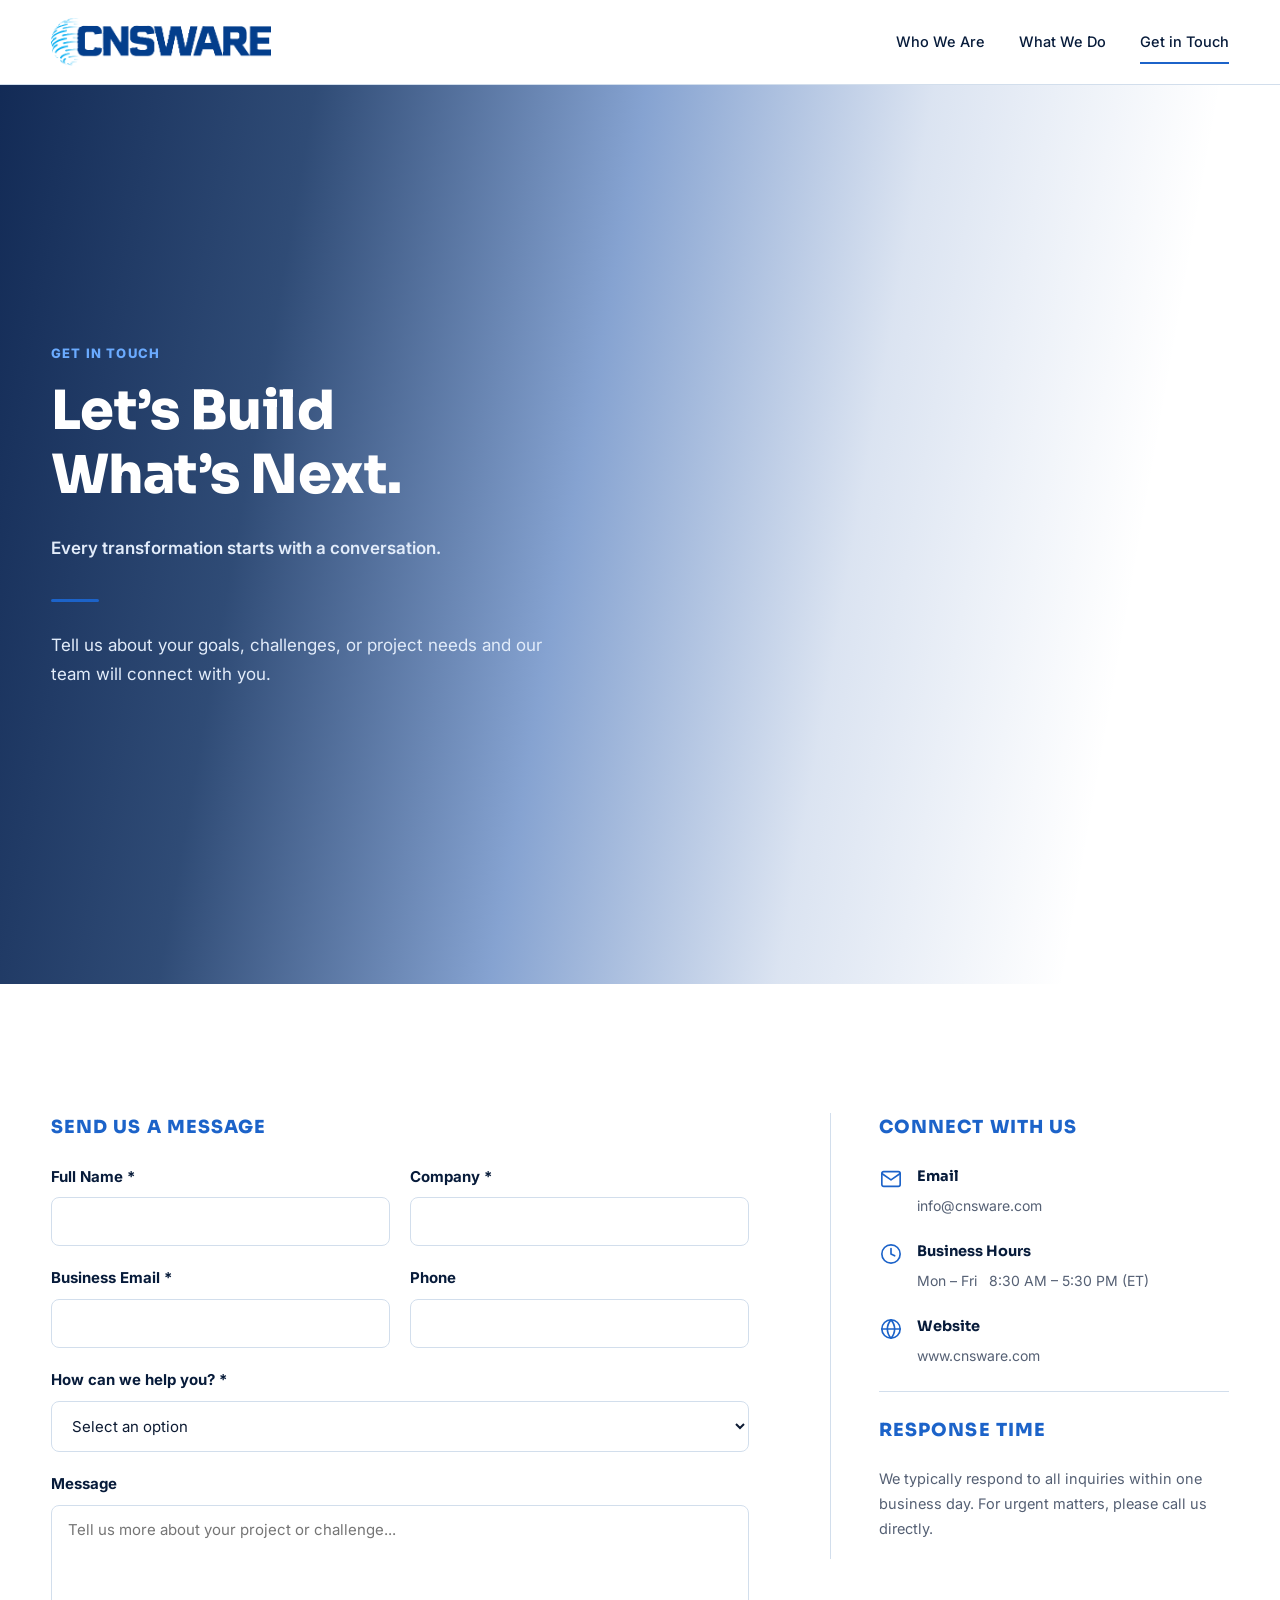
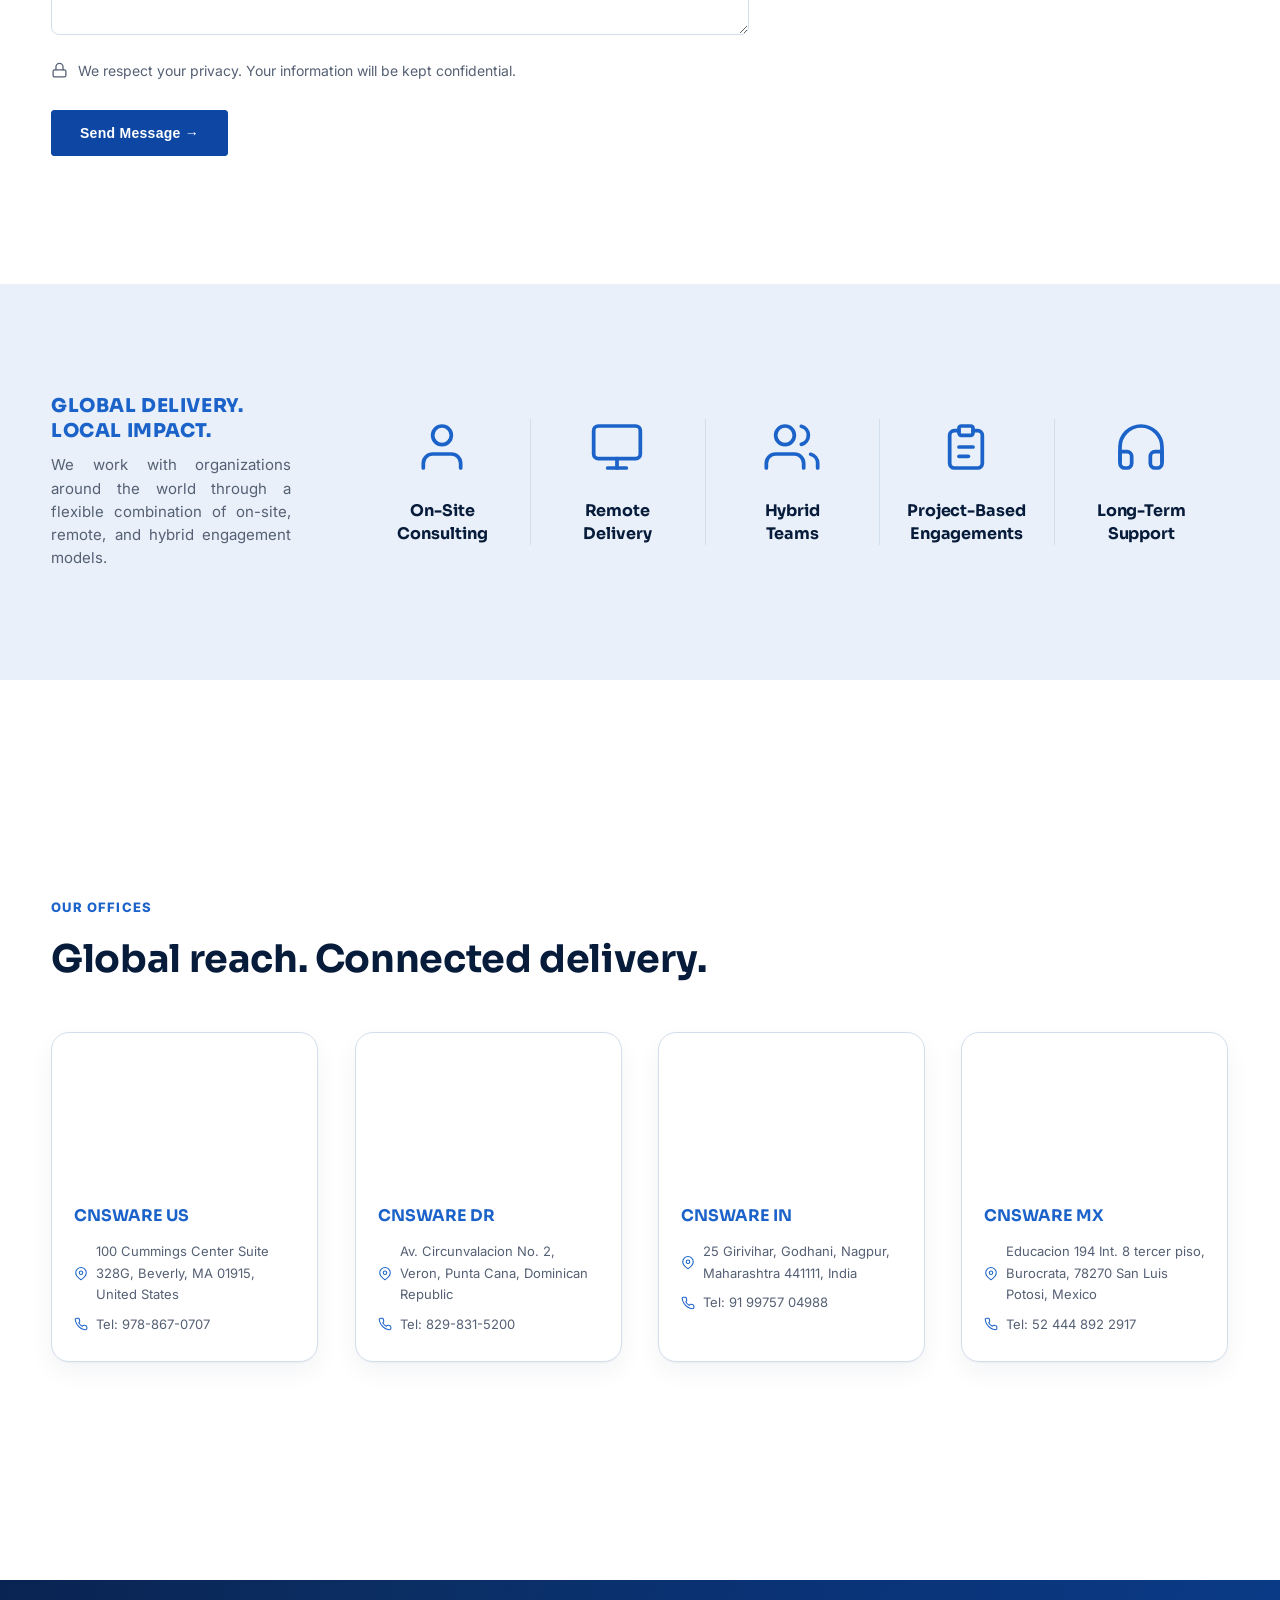
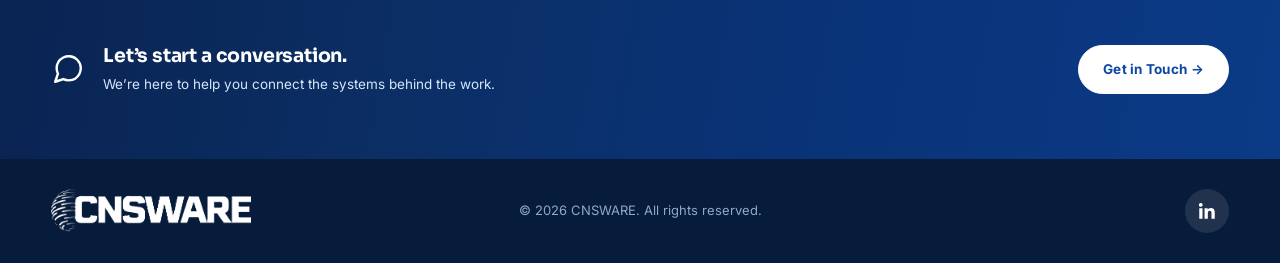
==== commit ad90970b: "nuevas ediciones" ====
--- a/get-in-touch.html
+++ b/get-in-touch.html
@@ -25,8 +25,10 @@
   <div class="container">
     <div class="hero-inner">
       <div class="eyebrow">Get in Touch</div>
-      <h1>Let&rsquo;s Build What&rsquo;s Next.</h1>
-      <p>Every transformation starts with a conversation. Tell us about your goals, challenges, or project needs and our team will connect with you.</p>
+      <h1>Let&rsquo;s Build<br>What&rsquo;s Next.</h1>
+      <p class="hero-subtitle">Every transformation starts with a conversation.</p>
+      <div class="accent"></div>
+      <p>Tell us about your goals, challenges, or project needs and our team will connect with you.</p>
     </div>
   </div>
 </section>
@@ -139,32 +141,36 @@
     <div class="eyebrow">Our Offices</div>
     <h2>Global reach. Connected delivery.</h2>
     <div class="office-grid">
-      <div class="office" style="--img:url('https://images.unsplash.com/photo-1535498730771-e735b998cd64?auto=format&fit=crop&w=700&q=80')">
+           <div class="office" style="--img:url('https://images.unsplash.com/photo-1535498730771-e735b998cd64?auto=format&fit=crop&w=700&q=80')">
         <div class="photo"></div>
         <div class="body">
           <h3>CNSWARE US</h3>
-          <p>100 Cummings Center Suite 328G<br>Beverly, MA 01915<br>United States<br>Tel: 978-867-0707</p>
+          <div class="office-line"><svg viewBox="0 0 24 24" fill="none" stroke="currentColor" stroke-width="1.8" stroke-linecap="round" stroke-linejoin="round"><path d="M21 10c0 6-9 12-9 12s-9-6-9-12a9 9 0 0 1 18 0z"/><circle cx="12" cy="10" r="3"/></svg><span>100 Cummings Center Suite 328G, Beverly, MA 01915, United States</span></div>
+          <div class="office-line"><svg viewBox="0 0 24 24" fill="none" stroke="currentColor" stroke-width="1.8" stroke-linecap="round" stroke-linejoin="round"><path d="M22 16.92v3a2 2 0 0 1-2.18 2 19.79 19.79 0 0 1-8.63-3.07 19.5 19.5 0 0 1-6-6 19.79 19.79 0 0 1-3.07-8.67A2 2 0 0 1 4.11 2h3a2 2 0 0 1 2 1.72c.127.96.362 1.903.7 2.81a2 2 0 0 1-.45 2.11L8.09 9.91a16 16 0 0 0 6 6l1.27-1.27a2 2 0 0 1 2.11-.45c.907.338 1.85.573 2.81.7A2 2 0 0 1 22 16.92z"/></svg><span>Tel: 978-867-0707</span></div>
         </div>
       </div>
       <div class="office" style="--img:url('https://images.unsplash.com/photo-1500530855697-b586d89ba3ee?auto=format&fit=crop&w=700&q=80')">
         <div class="photo"></div>
         <div class="body">
           <h3>CNSWARE DR</h3>
-          <p>Av. Circunvalacion No. 2,<br>Veron, Punta Cana<br>Dominican Republic<br>Tel: 829-831-5200</p>
+          <div class="office-line"><svg viewBox="0 0 24 24" fill="none" stroke="currentColor" stroke-width="1.8" stroke-linecap="round" stroke-linejoin="round"><path d="M21 10c0 6-9 12-9 12s-9-6-9-12a9 9 0 0 1 18 0z"/><circle cx="12" cy="10" r="3"/></svg><span>Av. Circunvalacion No. 2, Veron, Punta Cana, Dominican Republic</span></div>
+          <div class="office-line"><svg viewBox="0 0 24 24" fill="none" stroke="currentColor" stroke-width="1.8" stroke-linecap="round" stroke-linejoin="round"><path d="M22 16.92v3a2 2 0 0 1-2.18 2 19.79 19.79 0 0 1-8.63-3.07 19.5 19.5 0 0 1-6-6 19.79 19.79 0 0 1-3.07-8.67A2 2 0 0 1 4.11 2h3a2 2 0 0 1 2 1.72c.127.96.362 1.903.7 2.81a2 2 0 0 1-.45 2.11L8.09 9.91a16 16 0 0 0 6 6l1.27-1.27a2 2 0 0 1 2.11-.45c.907.338 1.85.573 2.81.7A2 2 0 0 1 22 16.92z"/></svg><span>Tel: 829-831-5200</span></div>
         </div>
       </div>
       <div class="office" style="--img:url('https://images.unsplash.com/photo-1524492412937-b28074a5d7da?auto=format&fit=crop&w=700&q=80')">
         <div class="photo"></div>
         <div class="body">
           <h3>CNSWARE IN</h3>
-          <p>25 Girivihar, Godhani<br>Nagpur, Maharashtra 441111<br>India<br>Tel: 91 99757 04988</p>
+          <div class="office-line"><svg viewBox="0 0 24 24" fill="none" stroke="currentColor" stroke-width="1.8" stroke-linecap="round" stroke-linejoin="round"><path d="M21 10c0 6-9 12-9 12s-9-6-9-12a9 9 0 0 1 18 0z"/><circle cx="12" cy="10" r="3"/></svg><span>25 Girivihar, Godhani, Nagpur, Maharashtra 441111, India</span></div>
+          <div class="office-line"><svg viewBox="0 0 24 24" fill="none" stroke="currentColor" stroke-width="1.8" stroke-linecap="round" stroke-linejoin="round"><path d="M22 16.92v3a2 2 0 0 1-2.18 2 19.79 19.79 0 0 1-8.63-3.07 19.5 19.5 0 0 1-6-6 19.79 19.79 0 0 1-3.07-8.67A2 2 0 0 1 4.11 2h3a2 2 0 0 1 2 1.72c.127.96.362 1.903.7 2.81a2 2 0 0 1-.45 2.11L8.09 9.91a16 16 0 0 0 6 6l1.27-1.27a2 2 0 0 1 2.11-.45c.907.338 1.85.573 2.81.7A2 2 0 0 1 22 16.92z"/></svg><span>Tel: 91 99757 04988</span></div>
         </div>
       </div>
       <div class="office" style="--img:url('https://images.unsplash.com/photo-1518659526054-190340b32735?auto=format&fit=crop&w=700&q=80')">
         <div class="photo"></div>
         <div class="body">
           <h3>CNSWARE MX</h3>
-          <p>Educacion 194 Int. 8 tercer piso<br>Burocrata, 78270 San Luis Potosi<br>Mexico<br>Tel: 52 444 892 2917</p>
+          <div class="office-line"><svg viewBox="0 0 24 24" fill="none" stroke="currentColor" stroke-width="1.8" stroke-linecap="round" stroke-linejoin="round"><path d="M21 10c0 6-9 12-9 12s-9-6-9-12a9 9 0 0 1 18 0z"/><circle cx="12" cy="10" r="3"/></svg><span>Educacion 194 Int. 8 tercer piso, Burocrata, 78270 San Luis Potosi, Mexico</span></div>
+          <div class="office-line"><svg viewBox="0 0 24 24" fill="none" stroke="currentColor" stroke-width="1.8" stroke-linecap="round" stroke-linejoin="round"><path d="M22 16.92v3a2 2 0 0 1-2.18 2 19.79 19.79 0 0 1-8.63-3.07 19.5 19.5 0 0 1-6-6 19.79 19.79 0 0 1-3.07-8.67A2 2 0 0 1 4.11 2h3a2 2 0 0 1 2 1.72c.127.96.362 1.903.7 2.81a2 2 0 0 1-.45 2.11L8.09 9.91a16 16 0 0 0 6 6l1.27-1.27a2 2 0 0 1 2.11-.45c.907.338 1.85.573 2.81.7A2 2 0 0 1 22 16.92z"/></svg><span>Tel: 52 444 892 2917</span></div>
         </div>
       </div>
     </div>
--- a/css/main.css
+++ b/css/main.css
@@ -1,6 +1,8 @@
-/* ===== CNSWARE — Main page styles (hero, sections, icon grid, global) =====
+/* ===== CNSWARE — Main page styles (hero, buttons, sections, icon grid) =====
    Requires variables.css to be loaded first (uses --navy, --blue, --blue2,
-   --muted, --line, --icon, --icon-tint, --icon-tint-hover, --font-heading). */
+   --muted, --line, --icon, --icon-tint, --icon-tint-hover, --font-heading).
+   Shared across pages — page-specific blocks live in their own CSS files
+   (e.g. who-we-are.css, what-we-do.css, get-in-touch.css). */
 
 /* Hero — supports either a CSS background image (--hero) or a background
    <video class="hero-video-bg"> element; both get the same dark gradient
@@ -67,8 +69,8 @@
 .section.dark .eyebrow{color:#9cc4f7}
 .section.dark p{color:#d6e6fb}
 
-/* Tighter section padding — use on a section that just wraps a .cta/.global-cta
-   band, since that band already carries its own internal padding. Prevents
+/* Tighter section padding — use on a section that just wraps a .cta band,
+   since that band already carries its own internal padding. Prevents
    double spacing (especially awkward right before the footer). */
 .section.tight{padding:64px 0}
 
@@ -94,70 +96,8 @@
 .cta .lead{margin:0;font-size:16px;max-width:480px;color:var(--muted)}
 .section.dark .cta .lead{color:#d6e6fb}
 
-/* We Connect the Systems Behind the Work — merged intro + icon grid */
-.connect{background:#fff;padding:160px 0}
-.built-head{max-width:780px;margin:0 auto 88px;text-align:center}
-.built-head p{font-size:17px;color:var(--muted);line-height:1.9;margin:0}
-
-/* Two-column intro + detailed icon grid (text left, 3x2 icons right) */
-.connect-grid{
-  display:grid;
-  grid-template-columns:0.85fr 1.15fr;
-  gap:64px;
-  align-items:start;
-}
-.connect-text{display:flex;flex-direction:column;align-items:flex-start;text-align:left}
-.connect-text h2{margin:0 0 24px}
-.connect-text p{font-size:16px;color:var(--muted);line-height:1.85;margin:0 0 16px}
-.connect-text .accent{margin:12px 0 0}
-
-.icon-grid.detailed{
-  display:grid;
-  grid-template-columns:repeat(3,1fr);
-  gap:56px 40px;
-}
-.icon-grid.detailed .icon-item{
-  background:transparent;
-  border:none;
-  box-shadow:none;
-  padding:0;
-  border-radius:0;
-  text-align:left;
-  align-items:flex-start;
-  gap:14px;
-  max-width:none;
-}
-.icon-grid.detailed .icon-item:hover{transform:none;box-shadow:none;border-color:transparent}
-.icon-grid.detailed .icon-badge{width:auto;height:auto;border-radius:0;background:transparent}
-.icon-grid.detailed .icon-item:hover .icon-badge{background:transparent}
-.icon-grid.detailed .icon-svg{width:34px;height:34px}
-.icon-grid.detailed .icon-item h3{font-size:16px}
-.icon-grid.detailed .icon-item p{font-size:14px;color:var(--muted);line-height:1.65;margin:0}
-
-/* Built Around Your Business band */
-.built-around{padding:96px 0;min-height:auto}
-.built-around .built-head{margin-bottom:56px}
-.built-around .built-head .eyebrow{font-size:14px}
-
-.built-around .icon-grid.plain{
-  display:flex;
-  gap:0;
-  justify-content:center;
-  flex-wrap:wrap;
-}
-.built-around .icon-grid.plain .icon-item{
-  flex:1 1 0;
-  padding:0 36px;
-  border-left:1px solid var(--line);
-  max-width:none;
-  gap:24px;
-}
-.built-around .icon-grid.plain .icon-item:first-child{
-  border-left:none;
-}
-.built-around .icon-grid.plain .icon-svg{width:34px;height:34px}
-.built-around .icon-grid.plain .icon-item h3{font-size:13.5px;font-weight:600}
-
+/* Shared icon grid — base card style reused across pages, with .detailed,
+   .plain, and .cols-N variants defined in each page's own CSS. */
 .icon-grid{
   display:grid;
   grid-template-columns:repeat(4,1fr);
@@ -193,161 +133,16 @@
 .icon-item:hover .icon-svg{transform:translateY(-1px)}
 .icon-item h3{margin:0;font-family:var(--font-heading);color:var(--navy);font-size:15.5px;font-weight:600;letter-spacing:-.005em}
 
-/* Plain variant: icon + label only, no card/border/shadow */
-.icon-grid.plain{
-  gap:88px 56px;
-  row-gap:88px;
-  column-gap:56px;
-  justify-items:center;
-}
-.icon-grid.plain .icon-item{
-  background:transparent;
-  border:none;
-  box-shadow:none;
-  padding:0;
-  border-radius:0;
-  gap:24px;
-  max-width:220px;
-}
-.icon-grid.plain .icon-item:hover{
-  transform:none;
-  box-shadow:none;
-  border-color:transparent;
-}
-.icon-grid.plain .icon-badge{
-  width:auto;height:auto;
-  border-radius:0;
-  background:transparent;
-}
-.icon-grid.plain .icon-item:hover .icon-badge{background:transparent}
-.icon-grid.plain .icon-svg{width:40px;height:40px}
-.icon-grid.plain .icon-item:hover .icon-svg{transform:translateY(-2px)}
-.icon-grid.plain .icon-item h3{font-size:15.5px;font-weight:600;line-height:1.4}
-
-/* Global expertise section — flat gray background, image floats as a
-   rounded card on the left, text sits directly on the flat background
-   left-aligned on the right. */
-.global{
-  position:relative;
-  overflow:hidden;
-  width:100%;
-  min-height:auto;
-  padding:48px 0;
-  color:#fff;
-  display:flex;
-  align-items:center;
-  background:#0a1f4d;
-}
-.global-video-bg{
-  position:absolute;
-  inset:0;
-  z-index:0;
-  width:100%;
-  height:100%;
-  object-fit:cover;
-  object-position:100% center;
-  transform:scale(1.35);
-  transform-origin:right center;
-}
-.global:before{
-  content:"";
-  position:absolute;
-  inset:0;
-  z-index:1;
-  background:linear-gradient(100deg,rgba(6,20,55,.96) 0%,rgba(10,40,110,.90) 32%,rgba(15,80,190,.55) 58%,rgba(20,100,220,.22) 82%);
-}
-.global-content{position:relative;z-index:2;max-width:520px;padding-left:6.5vw}
-.global .eyebrow{color:#9cc4f7}
-.global h2{color:#fff;margin-bottom:20px}
-.global p{font-size:16px;line-height:1.8;color:#d6e6fb;margin:0 0 40px}
-.global-stats{
-  display:flex;
-  gap:15px;
-  flex-wrap:nowrap;
-}
-.global-stats .stat{
-  padding:0 22px;
-  border-left:1px solid rgba(94,160,255,.55);
-  display:flex;
-  flex-direction:column;
-  gap:6px;
-  white-space:nowrap;
-}
-.global-stats .stat:first-child{
-  padding-left:0;
-  border-left:none;
-}
-.global-stats .stat strong{
-  font-family:var(--font-heading);
-  font-size:clamp(26px,2.6vw,34px);
-  font-weight:800;
-  color:#fff;
-  line-height:1;
-}
-.global-stats .stat strong .plus{
-  font-size:30px;
-  font-weight:700;
-  color:#3d8bff;
-}
-.global-stats .stat span{
-  font-size:12.5px;
-  text-transform:uppercase;
-  letter-spacing:.04em;
-  font-weight:600;
-  color:#3d8bff;
-}
-
-/* Let's Build What's Next — closing CTA with 3 supporting points */
-.build-next{background:#fff;padding:96px 0;border-top:3px solid var(--navy)}
-.build-next-grid{
-  display:grid;
-  grid-template-columns:0.9fr 1.4fr;
-  gap:64px;
-  align-items:start;
-}
-.build-next-text h2{margin:0 0 18px;font-size:clamp(26px,2.8vw,34px)}
-.build-next-text .accent{margin:0 0 22px}
-.build-next-text p{font-size:16.5px;color:var(--ink);line-height:1.8;margin:0 0 28px;max-width:380px}
-.build-next-points{
-  display:grid;
-  grid-template-columns:repeat(3,1fr);
-  gap:32px;
-}
-.point-icon{margin-bottom:18px}
-.point-icon .icon-svg{width:64px;height:64px;color:var(--blue2)}
-.point h3{margin:0 0 12px;font-family:var(--font-heading);color:var(--navy);font-size:19px;font-weight:700}
-.point p{margin:0;font-size:15.5px;color:var(--ink);line-height:1.7}
-
 @media(max-width:900px){
   .icon-grid{grid-template-columns:repeat(2,1fr)}
-  .connect-grid{grid-template-columns:1fr;gap:48px}
-  .connect-text{align-items:center;text-align:center}
-  .connect-text .accent{margin-left:auto;margin-right:auto}
-  .icon-grid.detailed{grid-template-columns:repeat(2,1fr);gap:40px 32px}
   .section{padding:100px 0;min-height:auto}
-  .connect{padding:110px 0}
-  .built-head{margin-bottom:64px}
-  .icon-grid.plain{gap:48px 32px}
-  .built-around .icon-grid.plain{flex-wrap:wrap}
-  .built-around .icon-grid.plain .icon-item{flex:1 1 40%;border-left:none;border-top:1px solid var(--line);padding:24px 12px 0}
-  .built-around .icon-grid.plain .icon-item:first-child{border-top:none}
   .hero{min-height:auto}
-  .build-next-grid{grid-template-columns:1fr;gap:40px}
-  .build-next-points{grid-template-columns:1fr;gap:28px}
-  .global{padding:64px 0}
-  .global-content{max-width:100%;padding-left:0}
-  .global-stats{gap:0;flex-wrap:wrap}
-  .global-stats .stat{flex:1 1 45%;border-left:none;padding-left:0;white-space:normal}
   .section.tight{padding:48px 0}
 }
 @media(max-width:600px){
   .hero-inner{padding:80px 0}
   .section{padding:80px 0}
-  .connect{padding:80px 0}
-  .built-head{margin-bottom:48px}
   .icon-grid{grid-template-columns:1fr}
-  .icon-grid.detailed{grid-template-columns:1fr}
-  .icon-grid.plain{gap:40px}
   .section.tight{padding:40px 0}
   .cta{flex-direction:column;align-items:flex-start}
 }
--- a/css/get-in-touch.css
+++ b/css/get-in-touch.css
@@ -169,7 +169,7 @@
 .office-grid{
   display:grid;
   grid-template-columns:repeat(4,1fr);
-  gap:28px;
+  gap:36px;
   margin-top:48px;
 }
 .office{
@@ -231,6 +231,29 @@
   flex-shrink:0;
 }
 
+/* Office contact lines with icons */
+.office .body h3{margin-bottom:12px}
+.office-line{
+  display:flex;
+  align-items:center;
+  gap:8px;
+  margin-bottom:8px;
+  font-size:13px;
+  color:var(--muted);
+}
+.office-line:last-child{margin-bottom:0}
+.office-line svg{width:14px;height:14px;flex-shrink:0;color:var(--icon)}
+
+/* Hero subtitle line (between the heading and the accent bar) */
+.hero-subtitle{
+  font-size:15px;
+  font-weight:600;
+  color:#e2ecfa;
+  margin:0 0 18px;
+  max-width:none;
+}
+.hero .accent{margin-bottom:22px}
+
 @media(max-width:700px){
   .talk-band .cta{flex-direction:column;align-items:flex-start}
   .cta-left{width:100%}
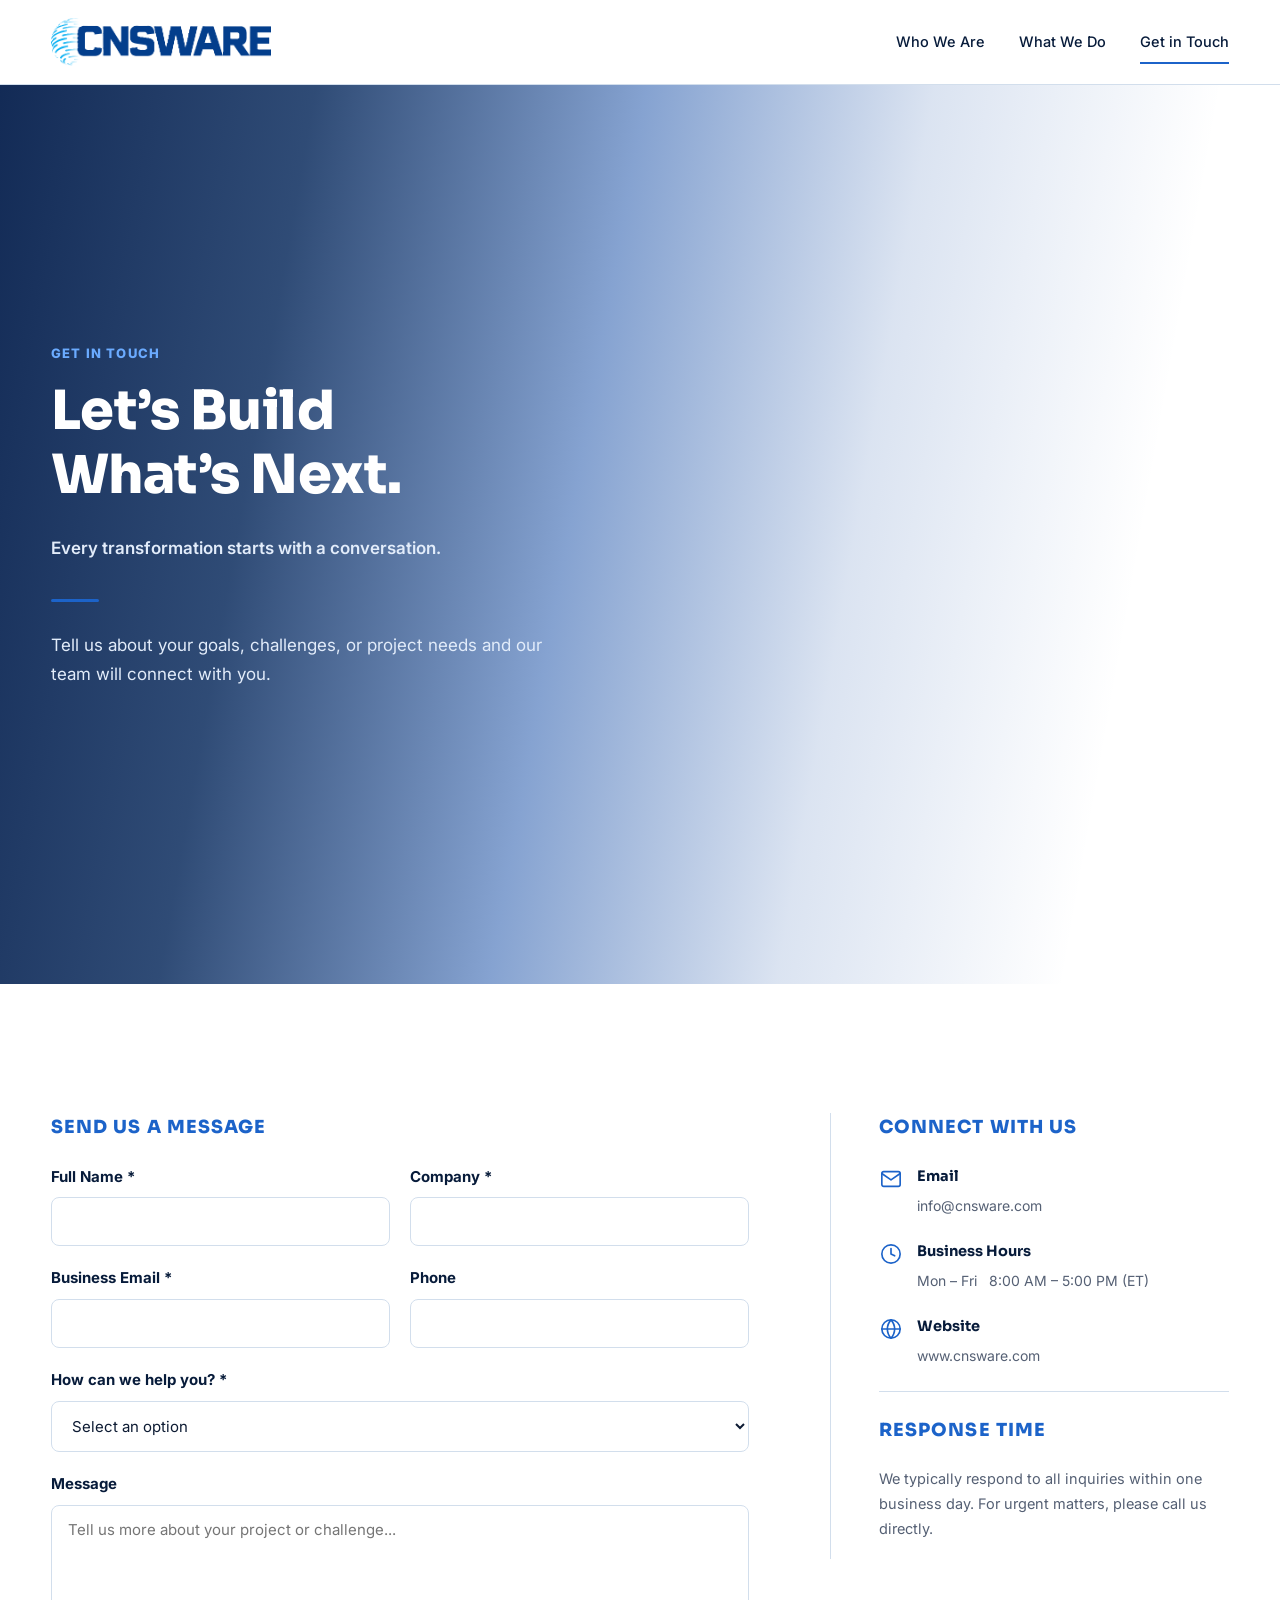
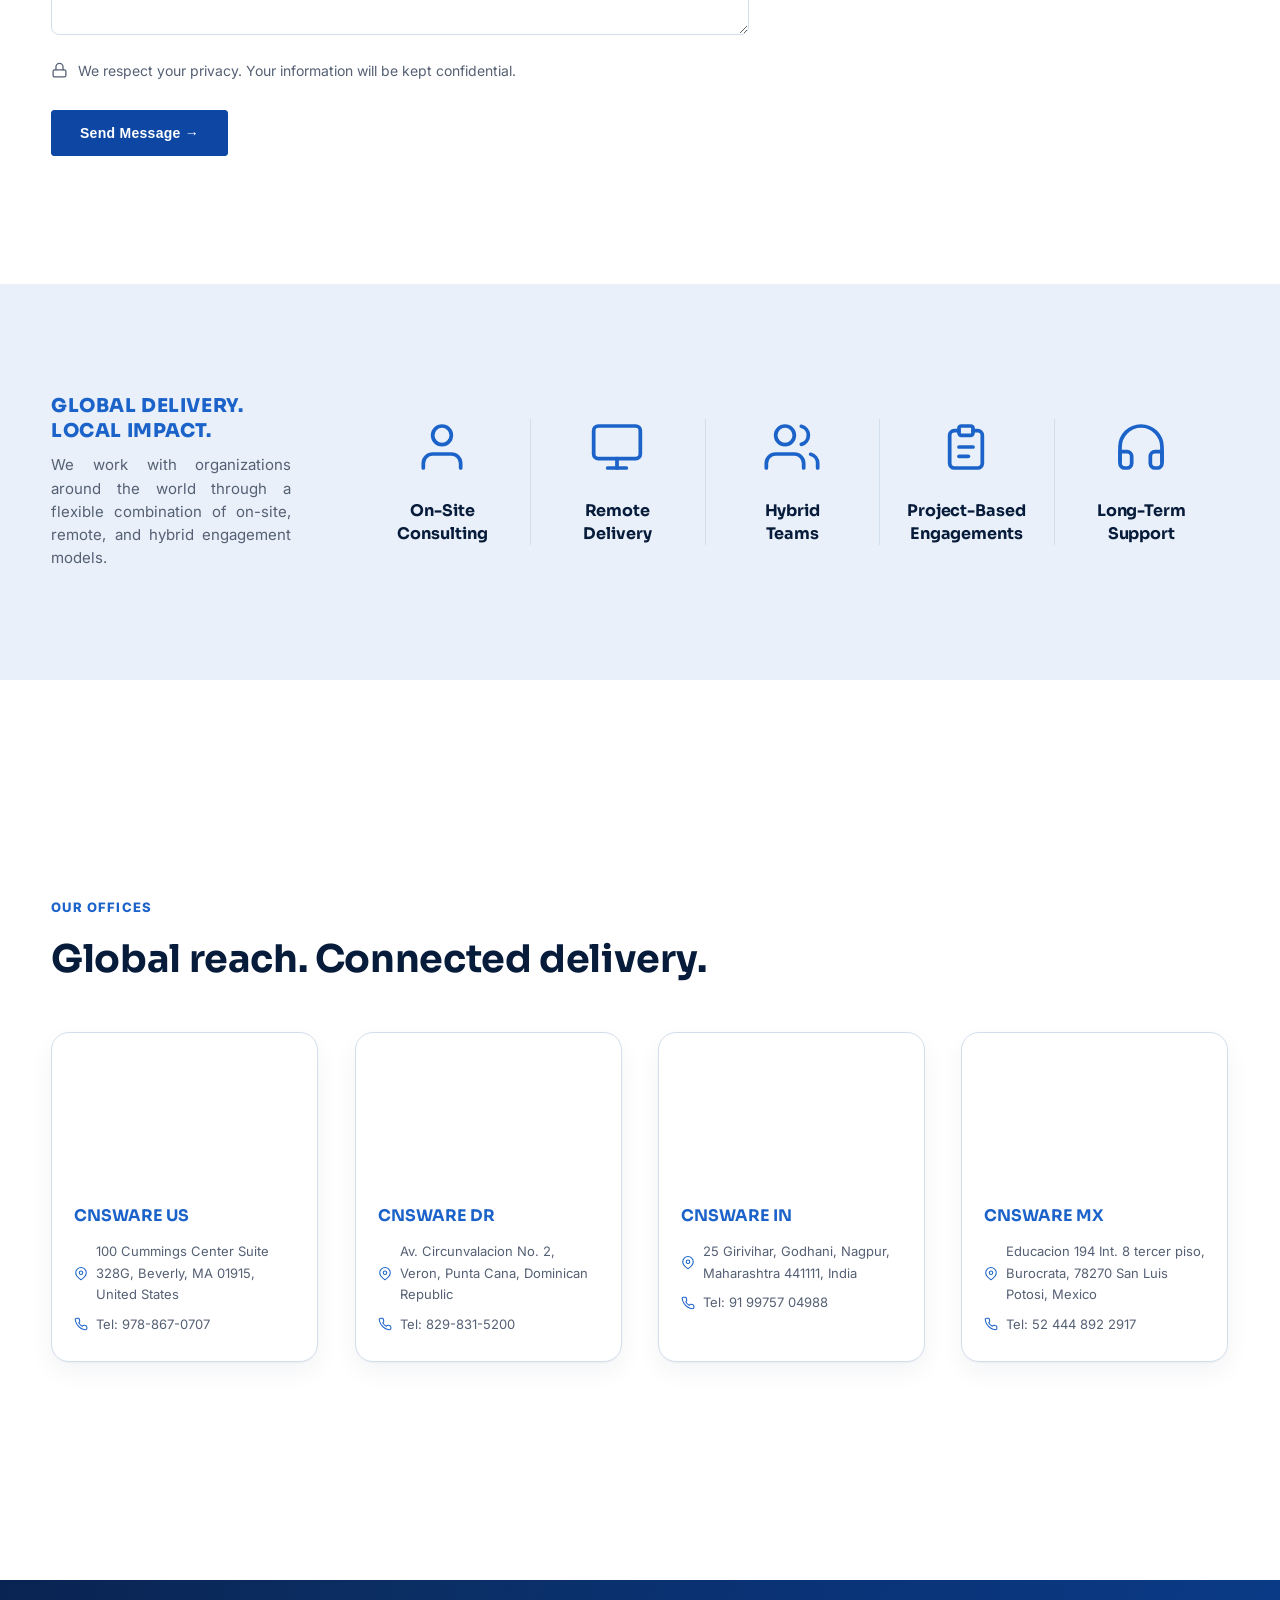
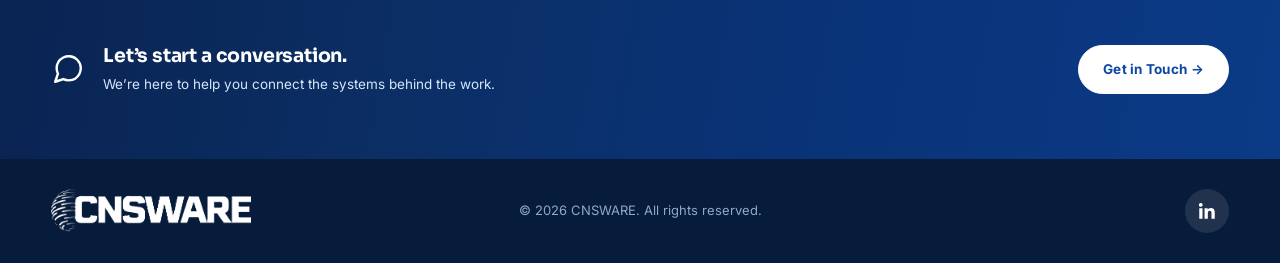
==== commit e922494d: "Arreglo de horario en business hours en get in touch" ====
--- a/get-in-touch.html
+++ b/get-in-touch.html
@@ -89,7 +89,7 @@
       </div>
       <div class="contact-row">
         <div class="contact-icon"><svg viewBox="0 0 24 24" fill="none" stroke="currentColor" stroke-width="1.8" stroke-linecap="round" stroke-linejoin="round"><circle cx="12" cy="12" r="10"/><polyline points="12 6 12 12 16 14"/></svg></div>
-        <div><strong>Business Hours</strong><span>Mon &ndash; Fri &nbsp; 8:30 AM &ndash; 5:30 PM (ET)</span></div>
+        <div><strong>Business Hours</strong><span>Mon &ndash; Fri &nbsp; 8:00 AM &ndash; 5:00 PM (ET)</span></div>
       </div>
       <div class="contact-row">
         <div class="contact-icon"><svg viewBox="0 0 24 24" fill="none" stroke="currentColor" stroke-width="1.8" stroke-linecap="round" stroke-linejoin="round"><circle cx="12" cy="12" r="10"/><line x1="2" y1="12" x2="22" y2="12"/><path d="M12 2a15.3 15.3 0 0 1 4 10 15.3 15.3 0 0 1-4 10 15.3 15.3 0 0 1-4-10 15.3 15.3 0 0 1 4-10z"/></svg></div>
